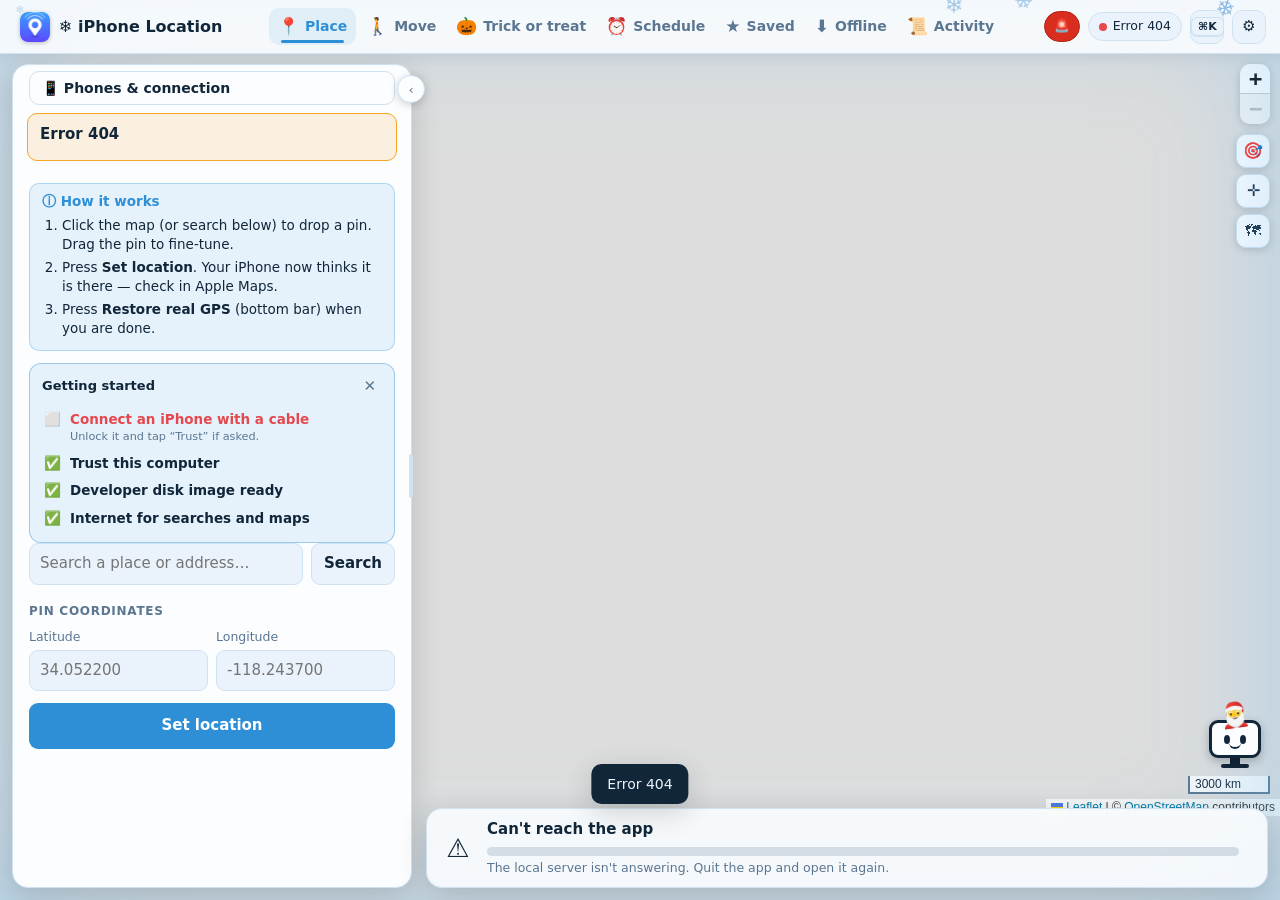
==== static/index.html @ c13b3096 "Phone remote: remove the joystick pad Co-Authored-By: Claude Sonnet 5.5 <noreply@anthropic.com> Clau" ====
<!doctype html>
<html lang="en">
<head>
  <meta charset="utf-8">
  <meta name="viewport" content="width=device-width, initial-scale=1, viewport-fit=cover">
  <meta name="color-scheme" content="light dark">
  <title>iPhone Location Simulator</title>
  <link rel="icon" href="/static/icon.png">
  <link rel="stylesheet" href="/static/vendor/leaflet/leaflet.css">
  <link rel="stylesheet" href="/static/style.css?v=27">
  <link rel="stylesheet" href="/static/fun.css?v=27">
</head>
<body>
  <!-- ======================= top bar ======================= -->
  <header id="topbar">
    <button id="brand" title="iPhone Location"><img src="/static/icon.png" alt=""><span>iPhone Location</span></button>
    <nav id="tabs" role="tablist" aria-label="Sections">
      <button role="tab" data-tab="place" title="Place  ·  press 1"><span class="ti">📍</span><span class="tl">Place</span></button>
      <button role="tab" data-tab="move" title="Move  ·  press 2"><span class="ti">🚶</span><span class="tl">Move</span></button>
      <button role="tab" data-tab="tot" title="Trick or treat  ·  press 3"><span class="ti">🎃</span><span class="tl">Trick or treat</span></button>
      <button role="tab" data-tab="schedule" title="Schedule  ·  press 4"><span class="ti">⏰</span><span class="tl">Schedule</span></button>
      <button role="tab" data-tab="saved" title="Saved  ·  press 5"><span class="ti">★</span><span class="tl">Saved</span></button>
      <button role="tab" data-tab="offline" title="Offline  ·  press 6"><span class="ti">⬇️</span><span class="tl">Offline</span></button>
      <button role="tab" data-tab="activity" title="Activity  ·  press 7"><span class="ti">📜</span><span class="tl">Activity</span></button>
    </nav>
    <div id="topright">
      <span id="candy" class="pill" hidden title="Houses visited while trick-or-treating">🍬 <b id="candyN">0</b></span>
      <button id="nextChip" class="chip hide-md" hidden title="Next scheduled step"><span class="t"></span></button>
      <button id="panicBtn" class="chip panic" title="PANIC: stop everything and jump to your panic location (Shift+P)">🚨 <span class="hide-sm">Panic</span></button>
      <span id="awakeChip" class="pill hide-sm" hidden title="The Mac is being kept awake">☕</span>
      <button id="device" class="chip" data-state="loading" title="Phones &amp; connection"><span class="dot"></span><span id="deviceText">Checking…</span><span id="phoneCount" class="count" hidden></span></button>
      <button id="paletteBtn" class="iconbtn hide-sm" title="Command palette (Ctrl/⌘ K)"><kbd>⌘K</kbd></button>
      <button id="settingsBtn" class="iconbtn" title="Settings &amp; appearance">⚙</button>
    </div>
  </header>

  <!-- ======================= map ======================= -->
  <div id="map" aria-label="Map"></div>
  <div id="vignette"></div>
  <div id="crosshair" hidden><i></i></div>
  <div id="captureBox" hidden aria-hidden="true"><span id="captureLabel">Will be saved</span></div>
  <div id="totBanner" hidden>🎃 Trick-or-treat mode</div>

  <!-- ======================= side card ======================= -->
  <aside id="panel">
    <button id="collapseBtn" title="Hide the side card (\)" aria-label="Hide the side card">‹</button>
    <div id="resizer" title="Drag to resize"></div>
    <div id="panelTop">
    <details id="phonesBox" class="phones">
      <summary>📱 Phones &amp; connection</summary>
      <ul id="phoneList" class="list"></ul>
      <div class="row">
        <button id="scanBtn" class="secondary">🔍 Find Wi-Fi phones</button>
      </div>
      <label class="sw"><input type="checkbox" id="wifiSwitch"><span class="track"></span>
        <span><b>Allow connecting over Wi-Fi</b><small id="wifiSmall">Turn this on while the phone is plugged in, then you can unplug it.</small></span></label>
      <label class="sw"><input type="checkbox" data-setting="auto_reconnect"><span class="track"></span>
        <span><b>Auto-reconnect</b><small>If the cable or Wi-Fi drops, wait for the phone, restore the fake location and carry on with the route.</small></span></label>
      <label class="sw"><input type="checkbox" data-setting="keep_awake"><span class="track"></span>
        <span><b>☕ Keep this Mac awake when needed</b><small>While a trip, a live iOS 17+ fake location or an activated schedule needs it. The screen may still turn off.</small></span></label>
      <label class="sw"><input type="checkbox" data-setting="keep_screen_on"><span class="track"></span>
        <span><b>Keep the screen on too</b><small>Off by default, so the display can go dark and save power.</small></span></label>
      <p id="awakeState" class="muted"></p>
      <details class="howto" id="how-awake">
        <summary>Will it keep working with the Mac asleep or the lid closed?</summary>
        <p><b>Not while the Mac is truly asleep</b> — and no app can change that. On iOS 17 and later the fake location only exists while this Mac holds the connection to the phone open; a sleeping Mac holds nothing, so the phone goes back to its real GPS until the Mac wakes (then the app restores it).</p>
        <p>What the app <b>does</b>: stops the Mac from falling asleep by itself whenever it is needed (the screen can still go dark).</p>
        <p>What it <b>cannot</b> do: closing the lid of a MacBook <b>on battery</b> puts it to sleep no matter what. To run with the lid shut, <b>plug in power and use an external display with a keyboard or mouse</b> (“clamshell mode”) — or simply leave the lid open and turn the brightness down. It also cannot wake a sleeping Mac for a scheduled step, so leave the Mac awake before the plan's first step.</p>
        <p class="muted">iPhones on iOS 16 and earlier keep their fake location by themselves, so only a running trip needs the Mac awake.</p>
      </details>
      <details class="howto" id="how-wifi">
        <summary>Wi-Fi setup (no cable)</summary>
        <ol>
          <li>Plug the iPhone in <b>once</b>, tap <b>Trust</b>, and turn on Developer Mode.</li>
          <li>Switch on <b>Allow connecting over Wi-Fi</b> above (needs the cable).</li>
          <li>Put the Mac and iPhone on the <b>same Wi-Fi network</b> and keep the iPhone awake and unlocked.</li>
          <li>Unplug. Within a few seconds the phone shows a <b>Wi-Fi</b> badge. If not, press <b>Find Wi-Fi phones</b>. On a Mac you may also need Finder → your iPhone → <i>Show this iPhone when on Wi-Fi</i>.</li>
        </ol>
        <p class="muted">Wi-Fi is newer than the cable and can be less reliable; iOS 17.0–17.3 over Wi-Fi may need the <code>tunneld</code> command from the README. Controlling <b>two iOS 17+ phones</b> at once also needs <code>tunneld</code>.</p>
      </details>
    </details>

    <div id="banner" class="banner" hidden>
      <strong id="bannerMsg"></strong>
      <p id="bannerHint"></p>
      <button id="trustBtn" class="secondary" hidden>Trust this computer</button>
    </div>

    <p id="sleepNote" class="notice" hidden></p>
    <div id="notice" class="notice" hidden>
      <strong id="noticeMsg"></strong>
      <p id="noticeHint"></p>
    </div>

    </div>
    <div class="body">
      <!-- ============ PLACE ============ -->
      <section id="tab-place" class="tabpanel">
        <details class="howto" id="how-place" open>
          <summary>How it works</summary>
          <ol>
            <li>Click the map (or search below) to drop a pin. Drag the pin to fine-tune.</li>
            <li>Press <b>Set location</b>. Your iPhone now thinks it is there — check in Apple Maps.</li>
            <li>Press <b>Restore real GPS</b> (bottom bar) when you are done.</li>
          </ol>
        </details>
        <div id="setupCard" hidden></div>
        <form id="searchForm" role="search" class="inline">
          <input id="searchInput" type="search" placeholder="Search a place or address…" autocomplete="off" aria-label="Search places">
          <button type="submit" class="secondary">Search</button>
        </form>
        <ul id="results" class="list" hidden></ul>
        <h2>Pin coordinates</h2>
        <div class="row">
          <label>Latitude <input id="lat" inputmode="decimal" placeholder="34.052200"></label>
          <label>Longitude <input id="lon" inputmode="decimal" placeholder="-118.243700"></label>
        </div>
        <button id="setBtn" class="primary full">Set location</button>
      </section>

      <!-- ============ MOVE ============ -->
      <section id="tab-move" class="tabpanel" hidden>
        <details class="howto" id="how-move" open>
          <summary>How it works</summary>
          <ol>
            <li>First <b>set a starting location</b> in the Place tab.</li>
            <li>Choose a <b>path type</b>: <i>Straight line</i> goes directly; <i>Walking</i> / <i>Driving</i> follow real roads.</li>
            <li>Choose a <b>speed</b>, then go to <b>one destination</b> (the pin), build a <b>multi-stop route</b>, or play a <b>GPX file</b>.</li>
            <li>In a multi-stop route each stop can have its own <b>path type and speed</b> (walk to the car, then drive).</li>
            <li><b>Return to start</b> sends you back where the trip began. <b>Save route</b> keeps it in the Saved tab.</li>
            <li>The <b>Realism</b> switches below make the movement less robotic.</li>
          </ol>
        </details>
        <h2>Path type</h2>
        <div class="seg" role="radiogroup" aria-label="Path type">
          <button class="segbtn" data-mode="straight" role="radio">Straight line</button>
          <button class="segbtn active" data-mode="walk" role="radio">Walking</button>
          <button class="segbtn" data-mode="drive" role="radio">Driving</button>
        </div>
        <label class="slider">Speed: <b><output id="speedOut">5</output> km/h</b>
          <input id="speed" type="range" min="1" max="120" step="1" value="5">
        </label>
        <div class="presets">
          <button class="chipbtn" data-speed="5">Walk 5</button>
          <button class="chipbtn" data-speed="15">Bike 15</button>
          <button class="chipbtn" data-speed="50">Drive 50</button>
          <button class="chipbtn" data-speed="90">Highway 90</button>
        </div>

        <h2>Destination</h2>
        <div class="seg" role="radiogroup" aria-label="Destination type">
          <button class="segbtn kindbtn active" data-kind="single" role="radio">One</button>
          <button class="segbtn kindbtn" data-kind="multi" role="radio">Multi-stop</button>
          <button class="segbtn kindbtn" data-kind="gpx" role="radio">GPX file</button>
        </div>
        <div id="kindSingle">
          <p class="pinline" data-pinline></p>
          <button id="walkBtn" class="primary full">Move to pin</button>
        </div>
        <div id="kindMulti" hidden>
          <p class="muted">Move the pin, press <b>Add pin as stop</b>, repeat. Stops are visited in order.</p>
          <div class="row">
            <button id="addStopBtn" class="secondary">Add pin as stop</button>
            <button id="clearStopsBtn" class="secondary">Clear stops</button>
          </div>
          <ol id="stops" class="list stops"></ol>
          <p class="muted">Tip: give a stop its own path type and speed to change pace along the route.</p>
          <div class="row opts">
            <label>Pause at each stop (seconds) <input id="dwell" type="number" min="0" max="900" value="0"></label>
            <label class="check"><input id="loop" type="checkbox"> Loop</label>
          </div>
          <div class="row opts">
            <input id="routeName" placeholder="Route name" maxlength="80" aria-label="Route name">
            <button id="saveRouteBtn" class="secondary">💾 Save route</button>
          </div>
          <button id="routeBtn" class="primary full">Start route</button>
        </div>
        <div id="kindGpx" hidden>
          <p class="muted">Play back a recorded track (a <b>.gpx</b> file from a running, hiking or maps app).</p>
          <input id="gpxFile" type="file" accept=".gpx,application/gpx+xml,text/xml,application/xml" aria-label="GPX file">
          <div id="gpxInfo" class="infocard" hidden></div>
          <div id="gpxOpts" hidden>
            <label class="check"><input id="gpxJump" type="checkbox" checked> Jump to the track's start</label>
            <div class="row opts">
              <button id="gpxPaceBtn" class="secondary" hidden>Use recorded pace</button>
            </div>
            <div class="row opts">
              <input id="gpxName" placeholder="Name to save as" maxlength="80" aria-label="Saved track name">
              <button id="saveTrackBtn" class="secondary">💾 Save</button>
            </div>
            <button id="gpxStartBtn" class="primary full">▶ Start track</button>
          </div>
        </div>

        <div class="row opts retrow">
          <label class="check"><input id="returnTrip" type="checkbox"> Return to start when finished</label>
          <button id="returnBtn" class="secondary" hidden title="Go back to where the last trip started">↩ Return now</button>
        </div>

        <h2>Realism</h2>
        <label class="sw"><input type="checkbox" data-setting="noise"><span class="track"></span>
          <span><b>GPS noise</b><small>A few metres of natural drift, even while standing still.</small></span></label>
        <label class="sw"><input type="checkbox" data-setting="natural_walk"><span class="track"></span>
          <span><b>Natural walking</b><small>Pace varies a little and eases off before sharp corners.</small></span></label>
        <label class="sw"><input type="checkbox" data-setting="traffic_stops"><span class="track"></span>
          <span><b>Traffic stops</b><small>Driving routes pause now and then: a short wait at stop signs, a longer one at junctions (lights).</small></span></label>
        <div class="numrow" id="trafficTimes">
          <label>🛑 Stop sign wait <span class="num"><input type="number" data-num="stop_sign_s" min="1" max="30" step="1" aria-label="Stop sign wait in seconds"> s</span></label>
          <label>🚦 Junction wait <span class="num"><input type="number" data-num="junction_min_s" min="1" max="300" step="1" aria-label="Shortest junction wait in seconds"> to <input type="number" data-num="junction_max_s" min="1" max="300" step="1" aria-label="Longest junction wait in seconds"> s</span></label>
          <small class="muted">Each junction wait is a random time between the two numbers.</small>
        </div>
        <label class="sw"><input type="checkbox" data-setting="cooldown_hint"><span class="track"></span>
          <span><b>Jump cooldown timer</b><small>After a big jump, shows how long a real trip would take.</small></span></label>
        <p class="muted">Not possible with this method: compass heading and altitude.</p>
      </section>

      <!-- ============ TRICK OR TREAT ============ -->
      <section id="tab-tot" class="tabpanel" hidden>
        <details class="howto" id="how-tot" open>
          <summary>How it works</summary>
          <ol>
            <li><b>Draw your area:</b> press <b>Draw area</b>, then click points on the map around the neighborhood you want. Click the <b>first point</b> again (or press <b>Finish</b>) to close the shape. Skip this to use 350 m around the pin instead.</li>
            <li>Press <b>Find houses</b>. Numbered 🎃 pumpkins appear — real houses from OpenStreetMap — and <b>arrows show the path</b> the tour will take. <b>Click a pumpkin → “Start here”</b> to begin the tour at a different house.</li>
            <li>Press <b>Start</b>. The phone jumps to the first house, then walks street to street at a natural pace and <b>pauses at every door</b> for a random time you choose (below), like a real trick-or-treater.</li>
            <li>Watch progress in the bottom bar. <b>Stop moving</b> ends it early — the phone stays where it is.</li>
          </ol>
          <p class="muted">While this tab is open the app turns orange so you know trick-or-treat mode is active.</p>
        </details>

        <h2>Area</h2>
        <p id="areaInfo" class="infocard"></p>
        <div id="drawIdle" class="row">
          <button id="drawBtn" class="secondary"><span class="step">1</span> Draw area</button>
          <button id="clearAreaBtn" class="secondary" hidden>Clear area</button>
        </div>
        <div id="drawControls" class="row" hidden>
          <button id="finishBtn" class="primary" disabled>Finish</button>
          <button id="undoBtn" class="secondary">Undo point</button>
          <button id="cancelDrawBtn" class="secondary">Cancel</button>
        </div>

        <h2>Options</h2>
        <label class="sw"><input type="checkbox" data-setting="tot_kids"><span class="track"></span>
          <span><b>👨‍👩‍👧 Group of kids</b><small>Slower walking pace and longer pauses at every door.</small></span></label>
        <label class="sw"><input type="checkbox" data-setting="tot_avoid_busy"><span class="track"></span>
          <span><b>🛣️ Avoid busy roads</b><small>Skips houses on big roads and never crosses one (the tour stays on one side).</small></span></label>
        <label class="sw"><input type="checkbox" data-setting="tot_realistic"><span class="track"></span>
          <span><b>🌙 Realistic houses</b><small>Some houses have their lights off (skipped); some turn into a long chat.</small></span></label>

        <h2>Time at each house</h2>
        <div class="numrow">
          <label>Random pause at every door <span class="num"><input type="number" data-num="tot_dwell_min_s" min="0" max="600" step="5" aria-label="Shortest time at a house in seconds"> to <input type="number" data-num="tot_dwell_max_s" min="0" max="600" step="5" aria-label="Longest time at a house in seconds"> s</span></label>
          <small class="muted">Some houses get a longer chat on top. A group of kids stays 1.6× longer.</small>
        </div>

        <h2>Houses</h2>
        <label class="slider">Number of houses: <b><output id="housesOut">20</output></b>
          <input id="houses" type="range" min="5" max="40" step="1" value="20">
        </label>
        <button id="findBtn" class="secondary full"><span class="step">2</span> Find houses</button>
        <p id="totInfo" class="infocard" hidden></p>
        <ul id="totNotes" class="notes" hidden></ul>
        <button id="totStartBtn" class="primary full" disabled><span class="step">3</span> Start trick-or-treating</button>
      </section>

      <!-- ============ SCHEDULE ============ -->
      <section id="tab-schedule" class="tabpanel" hidden>
        <details class="howto" id="how-schedule" open>
          <summary>How it works</summary>
          <ol>
            <li>Press <b>New plan</b>, give it a name and a date, then add <b>steps</b>: each has a <b>clock time</b> and an <b>action</b> (start trick-or-treat, walk somewhere, run a saved route, set a location, stop, or restore real GPS).</li>
            <li>Press <b>Save plan</b>, then switch <b>Activate</b> on. A plan never runs unless it is activated.</li>
            <li>When the <b>real clock</b> reaches a step's time, the app does it by itself, one step after another.</li>
            <li>The app must be <b>open</b>, the Mac <b>awake</b> and the phone <b>connected</b> at that time. The app keeps the Mac awake for you (see Phones &amp; connection → Keep Mac awake).</li>
            <li>Instead of a clock time, a step can say <b>After the last move</b>: it waits until the previous step is finished and the phone has stopped moving, then runs after the number of seconds or minutes you type (the countdown starts over if the phone moves again).</li>
            <li>If it was late (the Mac slept), a step still runs up to the plan's <b>late limit</b> (default 10 min); after that it is marked <b>missed</b> instead of surprising you later.</li>
          </ol>
          <p class="muted"><b>Shaky</b> = GPS noise plus a natural, uneven pace for that walk only. <b>⏵ Test</b> runs a single step right now, to check it works.</p>
        </details>
        <p id="schedNext" class="infocard">No activated plans.</p>
        <div class="row"><button id="newPlanBtn" class="secondary">＋ New plan</button></div>
        <div id="planEditor" class="editor" hidden>
          <h2 id="editorTitle">New plan</h2>
          <input id="planName" placeholder="Plan name (e.g. Halloween night)" maxlength="80" aria-label="Plan name">
          <div class="row opts">
            <label>Date <input id="planDate" type="date"></label>
            <label>Phone <select id="planDevice"></select></label>
          </div>
          <label>Run late steps up to (minutes) <input id="planGrace" type="number" min="0" max="720" value="10"></label>
          <h2>Steps</h2>
          <div id="planSteps"></div>
          <div class="row opts">
            <button id="addPlanStepBtn" class="secondary">＋ Add step</button>
          </div>
          <div class="row opts">
            <button id="savePlanBtn" class="primary">Save plan</button>
            <button id="cancelPlanBtn" class="secondary">Cancel</button>
          </div>
        </div>
        <div id="plans"></div>
      </section>

      <!-- ============ SAVED ============ -->
      <section id="tab-saved" class="tabpanel" hidden>
        <details class="howto" id="how-saved" open>
          <summary>How it works</summary>
          <ol>
            <li><b>Panic location:</b> choose a safe spot; the 🚨 button then jumps there instantly.</li>
            <li><b>Favorites:</b> type a name, then a place name, coordinates like <code>48.8584, 2.2945</code>, or leave blank to save the current pin.</li>
            <li>Click any saved place to put the pin there. <b>＋</b> adds it as a stop in the Move tab.</li>
            <li><b>Saved routes</b> are multi-stop routes and GPX tracks you saved in the Move tab. <b>▶</b> runs one, <b>✎</b> loads it into the editor.</li>
            <li><b>Recent</b> remembers your last 15 locations automatically. Press <b>★</b> to promote one to a favorite.</li>
          </ol>
        </details>
        <h2>🚨 Panic location</h2>
        <p id="panicInfo" class="infocard"></p>
        <div class="row">
          <button id="panicPinBtn" class="secondary">Use the current pin</button>
          <button id="panicClearBtn" class="secondary" hidden>Remove</button>
        </div>
        <p class="muted">The 🚨 button in the top bar (or Shift+P) stops any trip and puts the phone here at once. You can also press 🚨 next to a favorite below.</p>
        <h2>Saved routes</h2>
        <ul id="routes" class="list"></ul>
        <h2>Favorites</h2>
        <form id="favForm">
          <div class="row">
            <input id="favName" placeholder="Name" maxlength="80" aria-label="Favorite name">
            <button type="submit" class="secondary">Save</button>
          </div>
          <input id="favWhere" placeholder="Place or lat, lon (blank = current pin)" aria-label="Favorite location" class="gap">
        </form>
        <ul id="favs" class="list"></ul>
        <h2>Recent <button id="clearRecent" class="linkbtn">clear</button></h2>
        <ul id="recent" class="list"></ul>
      </section>

      <!-- ============ OFFLINE ============ -->
      <section id="tab-offline" class="tabpanel" hidden>
        <details class="howto" id="how-offline" open>
          <summary>How it works</summary>
          <ol>
            <li>While you have internet, <b>zoom the map</b> so the neighborhood you'll use fills the screen.</li>
            <li>Give it a name and press <b>Download what I see</b>. The app saves the <b>map</b>, the <b>houses</b> and the <b>streets</b> for that area on your Mac (a few MB).</li>
            <li>Later with no data, everything works inside that area: the map still shows, <b>Find houses</b> uses the saved houses, and walking/driving paths follow the saved streets.</li>
            <li>The <b>green box</b> on the map shows exactly what will be saved (the part of the map not hidden behind the side card). Dashed boxes show areas already saved.</li>
          </ol>
          <p class="muted">For trick-or-treat, make sure your whole neighborhood fits on screen (up to about 2.4 × 2.4 km). Map zoom levels 12–17 are saved; zooming in further offline shows blank tiles.</p>
        </details>
        <h2>Save this area</h2>
        <input id="offName" placeholder="Name (e.g. Maple Street)" maxlength="60" aria-label="Offline area name">
        <p id="offEstimate" class="pinline">Zoom the map onto your neighborhood…</p>
        <button id="offBtn" class="primary full">⬇ Download what I see</button>
        <div id="offProgress" class="infocard" hidden>
          <div class="bar"><div id="offBar"></div></div>
          <span id="offStage"></span>
        </div>
        <h2>Saved areas</h2>
        <ul id="offList" class="list"></ul>
      </section>
    
      <!-- ============ ACTIVITY ============ -->
      <section id="tab-activity" class="tabpanel" hidden>
        <details class="howto" id="how-activity" open>
          <summary>How it works</summary>
          <p>A timeline of what the app did and when: locations set, trips started and finished, the phone connecting or dropping, scheduled steps running, the Mac sleeping, offline downloads. Use it to see exactly what happened while you were away.</p>
        </details>
        <div class="row opts">
          <button id="activityRefresh" class="secondary">↻ Refresh</button>
          <button id="activityClear" class="secondary">🗑 Clear</button>
        </div>
        <ul id="activityList"></ul>
      </section>
    </div>
  </aside>
  <button id="expandBtn" hidden title="Show the side card (\)">☰ Panel</button>

  <!-- ======================= always-on progress dock ======================= -->
  <section id="dock" data-state="idle" aria-live="polite">
    <div class="dockmain">
      <span id="dockIcon">🛰</span>
      <div class="docktext">
        <div class="dockline"><strong id="nowTitle">Using your real location</strong><span id="dockStep" class="dockstep"></span></div>
        <div id="dockbar" class="progress" role="progressbar" aria-valuemin="0" aria-valuemax="100"><i id="dockfill"></i></div>
        <div id="nowDetail" class="dockdetail">Your phone is using its real GPS.</div>
      </div>
    </div>
    <div class="dockright">
      <div id="dockEta" hidden></div>
      <div class="dockbtns">
        <button id="stopBtn" class="secondary" hidden title="Stop moving (Space)">⏹ Stop</button>
        <button id="returnBtn" class="secondary" hidden title="Go back to where the trip started">↩ Return</button>
        <button id="clearBtn" class="danger" hidden title="Restore real GPS (R)">Restore real GPS</button>
      </div>
    </div>
    <div class="dockchips">
<p id="netNote" class="netnote" hidden>📡 No internet connection — saved offline areas still work.</p>
<p id="schedNote" class="netnote" hidden></p>
<p id="cooldownNote" class="netnote" hidden></p>
    </div>
  </section>

  <!-- ======================= settings popover ======================= -->
  <div id="settingsPop" class="pop" hidden role="dialog" aria-label="Settings">
    <h3>Appearance</h3>
    <div class="seg" id="modeSeg" role="radiogroup" aria-label="Colour mode">
      <button class="segbtn" data-colour="auto">Auto</button><button class="segbtn" data-colour="light">☀ Light</button><button class="segbtn" data-colour="dark">🌙 Dark</button>
    </div>
    <h3>Accent colour</h3>
    <div class="swatches" id="accentSwatches">
      <button data-accent="blue" style="background:#0a84ff" title="Blue"></button><button data-accent="purple" style="background:#8b5cf6" title="Purple"></button>
      <button data-accent="green" style="background:#16a34a" title="Green"></button><button data-accent="teal" style="background:#0d9488" title="Teal"></button>
      <button data-accent="pink" style="background:#ec4899" title="Pink"></button><button data-accent="orange" style="background:#f97316" title="Orange"></button>
    </div>
    <label class="sw"><input type="checkbox" id="seasonalSwitch"><span class="track"></span>
      <span><b>Seasonal themes</b><small>Orange for Halloween in October, snowy in December, hearts in February. Off = always your own colours.</small></span></label>
    <h3>Map style</h3>
    <div class="seg" id="layerSeg" role="radiogroup" aria-label="Map style">
      <button class="segbtn" data-layer="street">🗺 Street</button><button class="segbtn" data-layer="satellite">🛰 Satellite</button><button class="segbtn" data-layer="topo">⛰ Topo</button>
    </div>
    <p class="muted">Street maps can be saved for offline use; satellite and topo need the internet.</p>
    <label class="sw"><input type="checkbox" data-setting="snap_pin"><span class="track"></span>
      <span><b>🧲 Snap pins to roads</b><small>A pin you drop or drag moves to the nearest road or path that makes sense (within 150 m).</small></span></label>
    <label class="sw"><input type="checkbox" data-setting="california_only"><span class="track"></span>
      <span><b>🌴 Limit the map to California</b><small>The map and place search stay inside the state, and driving uses real stop signs and traffic lights there. Off = the whole world.</small></span></label>
    <h3>Fun</h3>
    <label class="sw"><input type="checkbox" id="funSwitch"><span class="track"></span>
      <span><b>🎉 Fun mode</b><small>The little Mac, confetti, candy counter, falling snow or hearts… and a few secret surprises. Off = a plain, serious app.</small></span></label>
    <h3>📱 Phone remote</h3>
    <label class="sw"><input type="checkbox" data-setting="remote_enabled"><span class="track"></span>
      <span><b>Control this app from my iPhone</b><small>Lets a phone on the same Wi-Fi that you pair with a code open a remote control: map, search, trips, panic. Off = only this Mac can use the app.</small></span></label>
    <div id="remoteBox" hidden>
      <p id="remoteErr" class="muted" hidden></p>
      <p class="muted">1. On the iPhone, open Safari and type one of these (same Wi-Fi as this Mac):</p>
      <ul id="remoteUrls" class="list"></ul>
      <p class="muted">2. Press the button, then type the 6 digits on the iPhone:</p>
      <div class="row"><button id="remoteCodeBtn" class="secondary">New pairing code</button><b id="remoteCode" class="bigcode"></b></div>
      <p class="muted">3. In Safari press Share → <b>Add to Home Screen</b> to get an app icon. Paired phones:</p>
      <ul id="remoteDevices" class="list"></ul>
    </div>
    <h3>Help</h3>
    <div class="row"><button id="openShortcuts" class="secondary">⌨ Shortcuts</button><button id="openPalette" class="secondary">⌘K Palette</button></div>
    <div class="row opts"><button id="openSetup" class="secondary">✅ Setup checklist</button><button id="resetUi" class="secondary">↺ Reset look</button></div>
  </div>

  <!-- ======================= command palette ======================= -->
  <div id="paletteScrim" class="scrim" hidden></div>
  <div id="palette" class="modal" hidden role="dialog" aria-label="Command palette">
    <input id="paletteInput" placeholder="Type a command, a saved place, or an address…" autocomplete="off" spellcheck="false" aria-label="Command palette">
    <ul id="paletteList" role="listbox"></ul>
    <div class="foot"><span><kbd>↑</kbd> <kbd>↓</kbd> choose</span><span><kbd>Enter</kbd> run</span><span><kbd>Esc</kbd> close</span></div>
  </div>

  <!-- ======================= keyboard shortcuts ======================= -->
  <div id="shortcutsScrim" class="scrim" hidden></div>
  <div id="shortcuts" class="modal" hidden role="dialog" aria-label="Keyboard shortcuts">
    <h3>Keyboard shortcuts</h3>
    <div class="keys">
      <div><span>Command palette</span><span><kbd>Ctrl/⌘</kbd> <kbd>K</kbd></span></div>
      <div><span>Go to a tab</span><span><kbd>1</kbd>–<kbd>7</kbd></span></div>
      <div><span>Stop moving</span><span><kbd>Space</kbd></span></div>
      <div><span>Restore real GPS</span><span><kbd>R</kbd></span></div>
      <div><span>Return to start</span><span><kbd>B</kbd></span></div>
      <div><span>Hide / show the side card</span><span><kbd>\</kbd></span></div>
      <div><span>Search for a place</span><span><kbd>/</kbd></span></div>
      <div><span>Crosshair (precise pin)</span><span><kbd>C</kbd></span></div>
      <div><span>Centre on the phone</span><span><kbd>L</kbd></span></div>
      <div><span>Next map style</span><span><kbd>M</kbd></span></div>
      <div><span>Settings</span><span><kbd>,</kbd></span></div>
      <div><span>This cheat sheet</span><span><kbd>?</kbd></span></div>
      <div><span>Close / cancel drawing</span><span><kbd>Esc</kbd></span></div>
      <div><span>Finish drawing an area</span><span><kbd>Enter</kbd></span></div>
    </div>
  </div>

  <div id="toast" role="status" aria-live="polite" hidden></div>

  <script src="/static/vendor/leaflet/leaflet.js"></script>
  <script src="/static/fun.js?v=27"></script>
  <script src="/static/app.js?v=27"></script>
</body>
</html>
---- static/vendor/leaflet/leaflet.css ----
/* required styles */

.leaflet-pane,
.leaflet-tile,
.leaflet-marker-icon,
.leaflet-marker-shadow,
.leaflet-tile-container,
.leaflet-pane > svg,
.leaflet-pane > canvas,
.leaflet-zoom-box,
.leaflet-image-layer,
.leaflet-layer {
	position: absolute;
	left: 0;
	top: 0;
	}
.leaflet-container {
	overflow: hidden;
	}
.leaflet-tile,
.leaflet-marker-icon,
.leaflet-marker-shadow {
	-webkit-user-select: none;
	   -moz-user-select: none;
	        user-select: none;
	  -webkit-user-drag: none;
	}
/* Prevents IE11 from highlighting tiles in blue */
.leaflet-tile::selection {
	background: transparent;
}
/* Safari renders non-retina tile on retina better with this, but Chrome is worse */
.leaflet-safari .leaflet-tile {
	image-rendering: -webkit-optimize-contrast;
	}
/* hack that prevents hw layers "stretching" when loading new tiles */
.leaflet-safari .leaflet-tile-container {
	width: 1600px;
	height: 1600px;
	-webkit-transform-origin: 0 0;
	}
.leaflet-marker-icon,
.leaflet-marker-shadow {
	display: block;
	}
/* .leaflet-container svg: reset svg max-width decleration shipped in Joomla! (joomla.org) 3.x */
/* .leaflet-container img: map is broken in FF if you have max-width: 100% on tiles */
.leaflet-container .leaflet-overlay-pane svg {
	max-width: none !important;
	max-height: none !important;
	}
.leaflet-container .leaflet-marker-pane img,
.leaflet-container .leaflet-shadow-pane img,
.leaflet-container .leaflet-tile-pane img,
.leaflet-container img.leaflet-image-layer,
.leaflet-container .leaflet-tile {
	max-width: none !important;
	max-height: none !important;
	width: auto;
	padding: 0;
	}

.leaflet-container img.leaflet-tile {
	/* See: https://bugs.chromium.org/p/chromium/issues/detail?id=600120 */
	mix-blend-mode: plus-lighter;
}

.leaflet-container.leaflet-touch-zoom {
	-ms-touch-action: pan-x pan-y;
	touch-action: pan-x pan-y;
	}
.leaflet-container.leaflet-touch-drag {
	-ms-touch-action: pinch-zoom;
	/* Fallback for FF which doesn't support pinch-zoom */
	touch-action: none;
	touch-action: pinch-zoom;
}
.leaflet-container.leaflet-touch-drag.leaflet-touch-zoom {
	-ms-touch-action: none;
	touch-action: none;
}
.leaflet-container {
	-webkit-tap-highlight-color: transparent;
}
.leaflet-container a {
	-webkit-tap-highlight-color: rgba(51, 181, 229, 0.4);
}
.leaflet-tile {
	filter: inherit;
	visibility: hidden;
	}
.leaflet-tile-loaded {
	visibility: inherit;
	}
.leaflet-zoom-box {
	width: 0;
	height: 0;
	-moz-box-sizing: border-box;
	     box-sizing: border-box;
	z-index: 800;
	}
/* workaround for https://bugzilla.mozilla.org/show_bug.cgi?id=888319 */
.leaflet-overlay-pane svg {
	-moz-user-select: none;
	}

.leaflet-pane         { z-index: 400; }

.leaflet-tile-pane    { z-index: 200; }
.leaflet-overlay-pane { z-index: 400; }
.leaflet-shadow-pane  { z-index: 500; }
.leaflet-marker-pane  { z-index: 600; }
.leaflet-tooltip-pane   { z-index: 650; }
.leaflet-popup-pane   { z-index: 700; }

.leaflet-map-pane canvas { z-index: 100; }
.leaflet-map-pane svg    { z-index: 200; }

.leaflet-vml-shape {
	width: 1px;
	height: 1px;
	}
.lvml {
	behavior: url(#default#VML);
	display: inline-block;
	position: absolute;
	}


/* control positioning */

.leaflet-control {
	position: relative;
	z-index: 800;
	pointer-events: visiblePainted; /* IE 9-10 doesn't have auto */
	pointer-events: auto;
	}
.leaflet-top,
.leaflet-bottom {
	position: absolute;
	z-index: 1000;
	pointer-events: none;
	}
.leaflet-top {
	top: 0;
	}
.leaflet-right {
	right: 0;
	}
.leaflet-bottom {
	bottom: 0;
	}
.leaflet-left {
	left: 0;
	}
.leaflet-control {
	float: left;
	clear: both;
	}
.leaflet-right .leaflet-control {
	float: right;
	}
.leaflet-top .leaflet-control {
	margin-top: 10px;
	}
.leaflet-bottom .leaflet-control {
	margin-bottom: 10px;
	}
.leaflet-left .leaflet-control {
	margin-left: 10px;
	}
.leaflet-right .leaflet-control {
	margin-right: 10px;
	}


/* zoom and fade animations */

.leaflet-fade-anim .leaflet-popup {
	opacity: 0;
	-webkit-transition: opacity 0.2s linear;
	   -moz-transition: opacity 0.2s linear;
	        transition: opacity 0.2s linear;
	}
.leaflet-fade-anim .leaflet-map-pane .leaflet-popup {
	opacity: 1;
	}
.leaflet-zoom-animated {
	-webkit-transform-origin: 0 0;
	    -ms-transform-origin: 0 0;
	        transform-origin: 0 0;
	}
svg.leaflet-zoom-animated {
	will-change: transform;
}

.leaflet-zoom-anim .leaflet-zoom-animated {
	-webkit-transition: -webkit-transform 0.25s cubic-bezier(0,0,0.25,1);
	   -moz-transition:    -moz-transform 0.25s cubic-bezier(0,0,0.25,1);
	        transition:         transform 0.25s cubic-bezier(0,0,0.25,1);
	}
.leaflet-zoom-anim .leaflet-tile,
.leaflet-pan-anim .leaflet-tile {
	-webkit-transition: none;
	   -moz-transition: none;
	        transition: none;
	}

.leaflet-zoom-anim .leaflet-zoom-hide {
	visibility: hidden;
	}


/* cursors */

.leaflet-interactive {
	cursor: pointer;
	}
.leaflet-grab {
	cursor: -webkit-grab;
	cursor:    -moz-grab;
	cursor:         grab;
	}
.leaflet-crosshair,
.leaflet-crosshair .leaflet-interactive {
	cursor: crosshair;
	}
.leaflet-popup-pane,
.leaflet-control {
	cursor: auto;
	}
.leaflet-dragging .leaflet-grab,
.leaflet-dragging .leaflet-grab .leaflet-interactive,
.leaflet-dragging .leaflet-marker-draggable {
	cursor: move;
	cursor: -webkit-grabbing;
	cursor:    -moz-grabbing;
	cursor:         grabbing;
	}

/* marker & overlays interactivity */
.leaflet-marker-icon,
.leaflet-marker-shadow,
.leaflet-image-layer,
.leaflet-pane > svg path,
.leaflet-tile-container {
	pointer-events: none;
	}

.leaflet-marker-icon.leaflet-interactive,
.leaflet-image-layer.leaflet-interactive,
.leaflet-pane > svg path.leaflet-interactive,
svg.leaflet-image-layer.leaflet-interactive path {
	pointer-events: visiblePainted; /* IE 9-10 doesn't have auto */
	pointer-events: auto;
	}

/* visual tweaks */

.leaflet-container {
	background: #ddd;
	outline-offset: 1px;
	}
.leaflet-container a {
	color: #0078A8;
	}
.leaflet-zoom-box {
	border: 2px dotted #38f;
	background: rgba(255,255,255,0.5);
	}


/* general typography */
.leaflet-container {
	font-family: "Helvetica Neue", Arial, Helvetica, sans-serif;
	font-size: 12px;
	font-size: 0.75rem;
	line-height: 1.5;
	}


/* general toolbar styles */

.leaflet-bar {
	box-shadow: 0 1px 5px rgba(0,0,0,0.65);
	border-radius: 4px;
	}
.leaflet-bar a {
	background-color: #fff;
	border-bottom: 1px solid #ccc;
	width: 26px;
	height: 26px;
	line-height: 26px;
	display: block;
	text-align: center;
	text-decoration: none;
	color: black;
	}
.leaflet-bar a,
.leaflet-control-layers-toggle {
	background-position: 50% 50%;
	background-repeat: no-repeat;
	display: block;
	}
.leaflet-bar a:hover,
.leaflet-bar a:focus {
	background-color: #f4f4f4;
	}
.leaflet-bar a:first-child {
	border-top-left-radius: 4px;
	border-top-right-radius: 4px;
	}
.leaflet-bar a:last-child {
	border-bottom-left-radius: 4px;
	border-bottom-right-radius: 4px;
	border-bottom: none;
	}
.leaflet-bar a.leaflet-disabled {
	cursor: default;
	background-color: #f4f4f4;
	color: #bbb;
	}

.leaflet-touch .leaflet-bar a {
	width: 30px;
	height: 30px;
	line-height: 30px;
	}
.leaflet-touch .leaflet-bar a:first-child {
	border-top-left-radius: 2px;
	border-top-right-radius: 2px;
	}
.leaflet-touch .leaflet-bar a:last-child {
	border-bottom-left-radius: 2px;
	border-bottom-right-radius: 2px;
	}

/* zoom control */

.leaflet-control-zoom-in,
.leaflet-control-zoom-out {
	font: bold 18px 'Lucida Console', Monaco, monospace;
	text-indent: 1px;
	}

.leaflet-touch .leaflet-control-zoom-in, .leaflet-touch .leaflet-control-zoom-out  {
	font-size: 22px;
	}


/* layers control */

.leaflet-control-layers {
	box-shadow: 0 1px 5px rgba(0,0,0,0.4);
	background: #fff;
	border-radius: 5px;
	}
.leaflet-control-layers-toggle {
	background-image: url(images/layers.png);
	width: 36px;
	height: 36px;
	}
.leaflet-retina .leaflet-control-layers-toggle {
	background-image: url(images/layers-2x.png);
	background-size: 26px 26px;
	}
.leaflet-touch .leaflet-control-layers-toggle {
	width: 44px;
	height: 44px;
	}
.leaflet-control-layers .leaflet-control-layers-list,
.leaflet-control-layers-expanded .leaflet-control-layers-toggle {
	display: none;
	}
.leaflet-control-layers-expanded .leaflet-control-layers-list {
	display: block;
	position: relative;
	}
.leaflet-control-layers-expanded {
	padding: 6px 10px 6px 6px;
	color: #333;
	background: #fff;
	}
.leaflet-control-layers-scrollbar {
	overflow-y: scroll;
	overflow-x: hidden;
	padding-right: 5px;
	}
.leaflet-control-layers-selector {
	margin-top: 2px;
	position: relative;
	top: 1px;
	}
.leaflet-control-layers label {
	display: block;
	font-size: 13px;
	font-size: 1.08333em;
	}
.leaflet-control-layers-separator {
	height: 0;
	border-top: 1px solid #ddd;
	margin: 5px -10px 5px -6px;
	}

/* Default icon URLs */
.leaflet-default-icon-path { /* used only in path-guessing heuristic, see L.Icon.Default */
	background-image: url(images/marker-icon.png);
	}


/* attribution and scale controls */

.leaflet-container .leaflet-control-attribution {
	background: #fff;
	background: rgba(255, 255, 255, 0.8);
	margin: 0;
	}
.leaflet-control-attribution,
.leaflet-control-scale-line {
	padding: 0 5px;
	color: #333;
	line-height: 1.4;
	}
.leaflet-control-attribution a {
	text-decoration: none;
	}
.leaflet-control-attribution a:hover,
.leaflet-control-attribution a:focus {
	text-decoration: underline;
	}
.leaflet-attribution-flag {
	display: inline !important;
	vertical-align: baseline !important;
	width: 1em;
	height: 0.6669em;
	}
.leaflet-left .leaflet-control-scale {
	margin-left: 5px;
	}
.leaflet-bottom .leaflet-control-scale {
	margin-bottom: 5px;
	}
.leaflet-control-scale-line {
	border: 2px solid #777;
	border-top: none;
	line-height: 1.1;
	padding: 2px 5px 1px;
	white-space: nowrap;
	-moz-box-sizing: border-box;
	     box-sizing: border-box;
	background: rgba(255, 255, 255, 0.8);
	text-shadow: 1px 1px #fff;
	}
.leaflet-control-scale-line:not(:first-child) {
	border-top: 2px solid #777;
	border-bottom: none;
	margin-top: -2px;
	}
.leaflet-control-scale-line:not(:first-child):not(:last-child) {
	border-bottom: 2px solid #777;
	}

.leaflet-touch .leaflet-control-attribution,
.leaflet-touch .leaflet-control-layers,
.leaflet-touch .leaflet-bar {
	box-shadow: none;
	}
.leaflet-touch .leaflet-control-layers,
.leaflet-touch .leaflet-bar {
	border: 2px solid rgba(0,0,0,0.2);
	background-clip: padding-box;
	}


/* popup */

.leaflet-popup {
	position: absolute;
	text-align: center;
	margin-bottom: 20px;
	}
.leaflet-popup-content-wrapper {
	padding: 1px;
	text-align: left;
	border-radius: 12px;
	}
.leaflet-popup-content {
	margin: 13px 24px 13px 20px;
	line-height: 1.3;
	font-size: 13px;
	font-size: 1.08333em;
	min-height: 1px;
	}
.leaflet-popup-content p {
	margin: 17px 0;
	margin: 1.3em 0;
	}
.leaflet-popup-tip-container {
	width: 40px;
	height: 20px;
	position: absolute;
	left: 50%;
	margin-top: -1px;
	margin-left: -20px;
	overflow: hidden;
	pointer-events: none;
	}
.leaflet-popup-tip {
	width: 17px;
	height: 17px;
	padding: 1px;

	margin: -10px auto 0;
	pointer-events: auto;

	-webkit-transform: rotate(45deg);
	   -moz-transform: rotate(45deg);
	    -ms-transform: rotate(45deg);
	        transform: rotate(45deg);
	}
.leaflet-popup-content-wrapper,
.leaflet-popup-tip {
	background: white;
	color: #333;
	box-shadow: 0 3px 14px rgba(0,0,0,0.4);
	}
.leaflet-container a.leaflet-popup-close-button {
	position: absolute;
	top: 0;
	right: 0;
	border: none;
	text-align: center;
	width: 24px;
	height: 24px;
	font: 16px/24px Tahoma, Verdana, sans-serif;
	color: #757575;
	text-decoration: none;
	background: transparent;
	}
.leaflet-container a.leaflet-popup-close-button:hover,
.leaflet-container a.leaflet-popup-close-button:focus {
	color: #585858;
	}
.leaflet-popup-scrolled {
	overflow: auto;
	}

.leaflet-oldie .leaflet-popup-content-wrapper {
	-ms-zoom: 1;
	}
.leaflet-oldie .leaflet-popup-tip {
	width: 24px;
	margin: 0 auto;

	-ms-filter: "progid:DXImageTransform.Microsoft.Matrix(M11=0.70710678, M12=0.70710678, M21=-0.70710678, M22=0.70710678)";
	filter: progid:DXImageTransform.Microsoft.Matrix(M11=0.70710678, M12=0.70710678, M21=-0.70710678, M22=0.70710678);
	}

.leaflet-oldie .leaflet-control-zoom,
.leaflet-oldie .leaflet-control-layers,
.leaflet-oldie .leaflet-popup-content-wrapper,
.leaflet-oldie .leaflet-popup-tip {
	border: 1px solid #999;
	}


/* div icon */

.leaflet-div-icon {
	background: #fff;
	border: 1px solid #666;
	}


/* Tooltip */
/* Base styles for the element that has a tooltip */
.leaflet-tooltip {
	position: absolute;
	padding: 6px;
	background-color: #fff;
	border: 1px solid #fff;
	border-radius: 3px;
	color: #222;
	white-space: nowrap;
	-webkit-user-select: none;
	-moz-user-select: none;
	-ms-user-select: none;
	user-select: none;
	pointer-events: none;
	box-shadow: 0 1px 3px rgba(0,0,0,0.4);
	}
.leaflet-tooltip.leaflet-interactive {
	cursor: pointer;
	pointer-events: auto;
	}
.leaflet-tooltip-top:before,
.leaflet-tooltip-bottom:before,
.leaflet-tooltip-left:before,
.leaflet-tooltip-right:before {
	position: absolute;
	pointer-events: none;
	border: 6px solid transparent;
	background: transparent;
	content: "";
	}

/* Directions */

.leaflet-tooltip-bottom {
	margin-top: 6px;
}
.leaflet-tooltip-top {
	margin-top: -6px;
}
.leaflet-tooltip-bottom:before,
.leaflet-tooltip-top:before {
	left: 50%;
	margin-left: -6px;
	}
.leaflet-tooltip-top:before {
	bottom: 0;
	margin-bottom: -12px;
	border-top-color: #fff;
	}
.leaflet-tooltip-bottom:before {
	top: 0;
	margin-top: -12px;
	margin-left: -6px;
	border-bottom-color: #fff;
	}
.leaflet-tooltip-left {
	margin-left: -6px;
}
.leaflet-tooltip-right {
	margin-left: 6px;
}
.leaflet-tooltip-left:before,
.leaflet-tooltip-right:before {
	top: 50%;
	margin-top: -6px;
	}
.leaflet-tooltip-left:before {
	right: 0;
	margin-right: -12px;
	border-left-color: #fff;
	}
.leaflet-tooltip-right:before {
	left: 0;
	margin-left: -12px;
	border-right-color: #fff;
	}

/* Printing */

@media print {
	/* Prevent printers from removing background-images of controls. */
	.leaflet-control {
		-webkit-print-color-adjust: exact;
		print-color-adjust: exact;
		}
	}
---- static/style.css ----
/* ============================================================================================================
   iPhone Location: styles.  Theme model:  data-mode (light|dark)  +  data-accent  +  data-skin (halloween|winter|hearts)
   ============================================================================================================ */
:root {
  --bg: #f1f3f7; --panel: #ffffff; --text: #16181d; --muted: #667085; --border: #e1e5ec;
  --accent: #0a84ff; --accent-text: #ffffff; --danger: #e5484d; --ok: #30a46c; --warn: #f5a524;
  --radius: 12px; --shadow: 0 8px 30px rgba(0,0,0,.16); --tint: color-mix(in srgb, var(--accent) 10%, transparent);
  --topbar-h: 54px; --panel-w: 400px; --glass: color-mix(in srgb, var(--panel) 88%, transparent);
  --skin-glow: transparent;
}
:root[data-mode="dark"] {
  --bg: #0f1115; --panel: #181b21; --text: #eceef3; --muted: #9aa1b2; --border: #2a2f39; --shadow: 0 8px 30px rgba(0,0,0,.55);
}
/* accent colours chosen in Settings (a seasonal skin overrides them while it is active) */
:root[data-accent="purple"] { --accent: #8b5cf6; }
:root[data-accent="green"]  { --accent: #16a34a; }
:root[data-accent="pink"]   { --accent: #ec4899; }
:root[data-accent="orange"] { --accent: #f97316; --accent-text: #1a0d00; }
:root[data-accent="teal"]   { --accent: #0d9488; }
/* seasonal skins */
:root[data-skin="halloween"] { --accent: #ff7a00; --accent-text: #1a0d00; --bg: #fff1df; --panel: #fffaf3; --border: #f3cfa3; --text: #2b1600; --muted: #8a5a2b; --skin-glow: rgba(255,122,0,.45); }
:root[data-skin="halloween"][data-mode="dark"] { --bg: #221408; --panel: #2c1a0a; --border: #66400f; --text: #ffe9d1; --muted: #d9a870; --accent: #ff8a1f; }
:root[data-skin="winter"] { --accent: #2f8fd6; --bg: #eaf3fb; --panel: #fbfdff; --border: #cfe2f2; --text: #12263a; --muted: #5b7690; --skin-glow: rgba(120,190,240,.45); }
:root[data-skin="winter"][data-mode="dark"] { --bg: #0d1722; --panel: #132130; --border: #24405a; --text: #e6f1fb; --muted: #8fb0cc; --accent: #5aaef0; }
:root[data-skin="hearts"] { --accent: #e0457b; --bg: #fff0f5; --panel: #fffafc; --border: #f6cadb; --text: #35121f; --muted: #96506b; --skin-glow: rgba(236,72,153,.4); }
:root[data-skin="hearts"][data-mode="dark"] { --bg: #20101a; --panel: #2b1622; --border: #5e2a43; --text: #ffe4ee; --muted: #e0a3bc; --accent: #f06292; }

* { box-sizing: border-box; }
[hidden] { display: none !important; }
html, body { height: 100%; margin: 0; overflow: hidden; }
body { font: 15px/1.45 system-ui, -apple-system, "Segoe UI", sans-serif; background: var(--bg); color: var(--text); }
button, input, select { transition: background-color .15s, border-color .15s, color .15s; }
@media (prefers-reduced-motion: reduce) { *, *::before, *::after { animation-duration: .001ms !important; animation-iteration-count: 1 !important; transition-duration: .001ms !important; } }

/* ---- the map fills the screen under the top bar ---- */
#map { position: fixed; inset: 0; z-index: 0; }
#map.street.dark-tiles .leaflet-tile-pane { filter: invert(1) hue-rotate(180deg) brightness(.95) contrast(.9); }
.leaflet-top { top: var(--topbar-h); }
.leaflet-bottom { bottom: 86px; }
#vignette { position: fixed; inset: 0; z-index: 5; pointer-events: none; box-shadow: inset 0 0 0 0 transparent; transition: box-shadow .5s; }
:root[data-skin] #vignette { box-shadow: inset 0 0 130px 8px var(--skin-glow); }
#crosshair { position: fixed; z-index: 6; left: 50%; top: 50%; width: 34px; height: 34px; margin: -17px 0 0 -17px; pointer-events: none; opacity: .9; }
#crosshair::before, #crosshair::after { content: ""; position: absolute; background: var(--accent); }
#crosshair::before { left: 16px; top: 0; width: 2px; height: 34px; }
#crosshair::after { top: 16px; left: 0; height: 2px; width: 34px; }
#crosshair i { position: absolute; inset: 10px; border: 2px solid var(--accent); border-radius: 50%; background: color-mix(in srgb, var(--accent) 20%, transparent); }

/* ---- top bar ---- */
#topbar { position: fixed; z-index: 20; top: 0; left: 0; right: 0; height: var(--topbar-h); display: flex; align-items: center; gap: 14px; padding: 0 14px;
  background: var(--glass); backdrop-filter: blur(14px) saturate(1.3); -webkit-backdrop-filter: blur(14px) saturate(1.3); border-bottom: 1px solid var(--border); box-shadow: 0 2px 14px rgba(0,0,0,.08); }
#brand { display: flex; align-items: center; gap: 9px; border: none; background: none; padding: 4px 6px; font-weight: 800; font-size: 16px; color: var(--text); white-space: nowrap; border-radius: 10px; }
#brand img { width: 30px; height: 30px; border-radius: 8px; box-shadow: 0 1px 4px rgba(0,0,0,.25); }
#tabs { display: flex; gap: 2px; flex: 1; justify-content: center; min-width: 0; }
#tabs button { position: relative; display: flex; align-items: center; gap: 6px; border: none; border-radius: 10px; background: none; padding: 8px 12px; font-size: 14px; font-weight: 600; color: var(--muted); white-space: nowrap; }
#tabs button .ti { font-size: 17px; line-height: 1; }
#tabs button:hover { background: var(--tint); color: var(--text); }
#tabs button.active { color: var(--accent); background: var(--tint); }
#tabs button.active::after { content: ""; position: absolute; left: 12px; right: 12px; bottom: 2px; height: 3px; border-radius: 3px; background: var(--accent); }
#topright { display: flex; align-items: center; gap: 8px; flex: none; }
.iconbtn { border: 1px solid var(--border); background: var(--bg); width: 34px; height: 34px; padding: 0; border-radius: 10px; display: grid; place-items: center; font-size: 15px; color: var(--text); }
.iconbtn:hover { border-color: var(--accent); color: var(--accent); }
.iconbtn kbd { font: 700 11px system-ui; }
.chip { display: inline-flex; align-items: center; gap: 6px; padding: 5px 11px; border-radius: 99px; background: var(--bg); border: 1px solid var(--border); font-size: 12.5px; max-width: 230px; cursor: pointer; font-family: inherit; color: var(--text); min-width: 0; flex-shrink: 1; }
.chip:hover { border-color: var(--accent); }
#deviceText, .chip .t { overflow: hidden; text-overflow: ellipsis; white-space: nowrap; }
.dot { width: 8px; height: 8px; border-radius: 50%; background: var(--muted); flex: none; }
.chip[data-state="ready"] .dot { background: var(--ok); }
.chip[data-state="loading"] .dot, .chip[data-state="connecting"] .dot { background: var(--muted); }
.chip:not([data-state="ready"]):not([data-state="loading"]):not([data-state="connecting"]) .dot { background: var(--danger); }
.count { flex: none; background: var(--accent); color: var(--accent-text); border-radius: 99px; font-size: 11px; font-weight: 700; padding: 0 6px; }
.pill { display: inline-flex; align-items: center; gap: 5px; padding: 4px 10px; border-radius: 99px; background: var(--tint); border: 1px solid color-mix(in srgb, var(--accent) 35%, transparent); font-size: 12.5px; font-weight: 700; white-space: nowrap; }
#candy.bump { animation: bump .5s; }
@keyframes bump { 30% { transform: scale(1.35) rotate(-6deg); } }

/* ---- side card: collapsible and resizable ---- */
#panel { position: fixed; z-index: 10; top: calc(var(--topbar-h) + 10px); left: 12px; bottom: 12px; width: var(--panel-w); display: flex; flex-direction: column;
  background: var(--panel); border: 1px solid var(--border); border-radius: 16px; box-shadow: var(--shadow); transition: transform .28s cubic-bezier(.3,.9,.3,1), opacity .2s; }
body.panel-collapsed #panel { transform: translateX(calc(-100% - 24px)); opacity: 0; pointer-events: none; }
#panelTop { flex: none; padding-top: 6px; overflow-y: auto; max-height: 46%; }
#resizer { position: absolute; top: 0; bottom: 0; right: -5px; width: 10px; cursor: col-resize; z-index: 2; }
#resizer::after { content: ""; position: absolute; top: 50%; left: 3px; width: 4px; height: 44px; margin-top: -22px; border-radius: 4px; background: var(--border); transition: background .15s; }
#resizer:hover::after, body.resizing #resizer::after { background: var(--accent); }
body.resizing { cursor: col-resize; user-select: none; }
body.resizing #panel { transition: none; }
#collapseBtn { position: absolute; top: 10px; right: -14px; z-index: 3; width: 28px; height: 28px; padding: 0; border-radius: 50%; border: 1px solid var(--border); background: var(--panel); box-shadow: 0 2px 8px rgba(0,0,0,.18); font-size: 13px; line-height: 1; color: var(--muted); }
#collapseBtn:hover { color: var(--accent); border-color: var(--accent); }
#expandBtn { position: fixed; z-index: 10; top: calc(var(--topbar-h) + 12px); left: 12px; padding: 8px 12px; border-radius: 12px; border: 1px solid var(--border); background: var(--glass); backdrop-filter: blur(10px); box-shadow: var(--shadow); font-weight: 600; }
.body { flex: 1; overflow-y: auto; padding: 4px 16px 16px; min-height: 0; }
h2 { font-size: 12px; text-transform: uppercase; letter-spacing: .06em; color: var(--muted); margin: 18px 0 8px; }
h3 { font-size: 13px; margin: 14px 0 6px; }
.tabpanel[hidden] { display: none; }

/* ---- always-on progress dock ---- */
#dock { position: fixed; z-index: 15; left: calc(var(--panel-w) + 26px); right: 12px; bottom: 12px; min-height: 62px; padding: 10px 14px 10px; display: grid; grid-template-columns: 1fr auto; gap: 4px 14px; align-items: center;
  background: var(--glass); backdrop-filter: blur(14px) saturate(1.3); -webkit-backdrop-filter: blur(14px) saturate(1.3); border: 1px solid var(--border); border-radius: 16px; box-shadow: var(--shadow); transition: left .28s; }
body.panel-collapsed #dock { left: 12px; }
#dock .dockmain { display: flex; align-items: center; gap: 12px; min-width: 0; }
#dockIcon { font-size: 26px; line-height: 1; flex: none; width: 34px; text-align: center; }
.docktext { min-width: 0; flex: 1; }
.dockline { display: flex; align-items: baseline; gap: 10px; flex-wrap: wrap; }
.dockline strong { font-size: 15px; }
.dockstep { font-size: 12.5px; color: var(--muted); font-weight: 600; }
.dockdetail { font-size: 12.5px; color: var(--muted); overflow: hidden; text-overflow: ellipsis; white-space: nowrap; margin-top: 3px; }
.progress { position: relative; height: 9px; margin-top: 6px; border-radius: 99px; background: color-mix(in srgb, var(--muted) 22%, transparent); overflow: hidden; }
.progress > i { position: absolute; inset: 0 auto 0 0; width: 0; border-radius: 99px; background: linear-gradient(90deg, var(--accent), color-mix(in srgb, var(--accent) 70%, #fff)); transition: width .5s ease; }
#dock[data-state="idle"] .progress { opacity: .45; }
#dock[data-state="static"] .progress > i { width: 100%; background: var(--ok); }
#dock[data-state="done"] .progress > i { background: var(--ok); }
#dock[data-state="error"] .progress > i { width: 100%; background: var(--danger); }
#dock[data-state="reconnecting"] .progress > i, #dock[data-state="looping"] .progress > i, #dock[data-state="connecting"] .progress > i {
  width: 100% !important; background: repeating-linear-gradient(135deg, var(--warn) 0 12px, color-mix(in srgb, var(--warn) 55%, transparent) 12px 24px); background-size: 34px 34px; animation: stripes .9s linear infinite; }
#dock[data-state="looping"] .progress > i { background: repeating-linear-gradient(135deg, var(--accent) 0 12px, color-mix(in srgb, var(--accent) 55%, transparent) 12px 24px); }
@keyframes stripes { to { background-position: 34px 0; } }
#dock[data-state="waiting"] .progress > i { animation: breathe 1.6s ease-in-out infinite; }
@keyframes breathe { 50% { opacity: .55; } }
.dockright { display: flex; align-items: center; gap: 12px; justify-self: end; }
#dockEta { text-align: right; font-size: 12.5px; color: var(--muted); line-height: 1.25; white-space: nowrap; }
#dockEta b { display: block; font-size: 15px; color: var(--text); }
.dockbtns { display: flex; gap: 6px; }
.dockbtns button { padding: 7px 12px; font-size: 13px; font-weight: 600; white-space: nowrap; }
.dockchips { grid-column: 1 / -1; display: flex; gap: 8px; flex-wrap: wrap; }
.dockchips:empty, .dockchips:not(:has(> :not([hidden]))) { display: none; }
.netnote { margin: 0; padding: 4px 10px; border-radius: 99px; font-size: 12.5px; background: color-mix(in srgb, var(--warn) 16%, transparent); border: 1px solid var(--warn); }
#schedNote { cursor: pointer; background: var(--tint); border-color: color-mix(in srgb, var(--accent) 40%, transparent); }

/* ---- notices / banners inside the card ---- */
.banner { margin: 0 14px 8px; border: 1px solid var(--warn); background: color-mix(in srgb, var(--warn) 14%, transparent); border-radius: 10px; padding: 10px 12px; }
.banner p { margin: 4px 0 0; color: var(--muted); font-size: 13.5px; }
.banner button { margin-top: 8px; }
.notice { margin: 0 14px 8px; padding: 8px 12px; border-radius: 10px; font-size: 13.5px; background: var(--tint); border: 1px solid color-mix(in srgb, var(--accent) 40%, transparent); }
.notice p { margin: 3px 0 0; color: var(--muted); }

/* how-it-works boxes */
.howto { background: var(--tint); border: 1px solid color-mix(in srgb, var(--accent) 30%, transparent); border-radius: 10px; padding: 8px 12px; margin: 10px 0 12px; font-size: 13.5px; }
.howto summary { cursor: pointer; font-weight: 700; color: var(--accent); list-style: none; }
.howto summary::before { content: "ⓘ "; }
.howto[open] summary { margin-bottom: 4px; }
.howto ol { margin: 4px 0 2px; padding-left: 20px; }
.howto li { margin: 3px 0; }
.howto p { margin: 6px 0 2px; }

/* controls */
.chip { display: inline-flex; align-items: center; gap: 6px; padding: 4px 10px; border-radius: 99px; background: var(--bg); border: 1px solid var(--border); font-size: 12.5px; max-width: 210px; }
#deviceText { overflow: hidden; text-overflow: ellipsis; white-space: nowrap; }
.dot { width: 8px; height: 8px; border-radius: 50%; background: var(--muted); flex: none; }
.chip[data-state="ready"] .dot { background: var(--ok); }
.chip[data-state="loading"] .dot { background: var(--muted); }
.chip:not([data-state="ready"]):not([data-state="loading"]) .dot { background: var(--danger); }
input { width: 100%; padding: 9px 10px; font: inherit; color: var(--text); background: var(--bg); border: 1px solid var(--border); border-radius: 9px; }
input:focus-visible, button:focus-visible, summary:focus-visible { outline: 2px solid var(--accent); outline-offset: 1px; }
label { display: block; font-size: 12.5px; color: var(--muted); flex: 1; }
label input { margin-top: 3px; font-size: 15px; }
.row { display: flex; gap: 8px; align-items: stretch; }
.inline { display: flex; gap: 8px; }
.gap { margin-top: 8px; }
.full { width: 100%; margin-top: 12px; }
button { font: inherit; border-radius: 9px; padding: 9px 12px; border: 1px solid var(--border); background: var(--bg); color: var(--text); cursor: pointer; }
button:disabled { opacity: .45; cursor: not-allowed; }
button.primary { background: var(--accent); color: var(--accent-text); border-color: transparent; font-weight: 700; padding: 11px 12px; }
button.danger { background: transparent; color: var(--danger); border-color: var(--danger); font-weight: 600; }
button.secondary { flex: none; font-weight: 600; }
.row > button.secondary { flex: 1; }
.step { display: inline-grid; place-items: center; width: 20px; height: 20px; border-radius: 50%; margin-right: 6px; font-size: 12px; font-weight: 800; }
button .step { background: var(--accent); color: var(--accent-text); }
button.primary .step { background: var(--accent-text); color: var(--accent); }
.seg { display: flex; border: 1px solid var(--border); border-radius: 10px; overflow: hidden; }
.segbtn { flex: 1; border: none; border-radius: 0; background: var(--bg); font-size: 13px; padding: 8px 4px; }
.segbtn + .segbtn { border-left: 1px solid var(--border); }
.segbtn.active { background: var(--accent); color: var(--accent-text); font-weight: 700; }
.slider { color: var(--text); font-size: 14px; margin-top: 12px; }
.slider input { padding: 0; accent-color: var(--accent); }
.presets { display: flex; gap: 6px; margin: 8px 0 2px; flex-wrap: wrap; }
.chipbtn { padding: 4px 10px; border-radius: 99px; font-size: 12.5px; }
.muted { color: var(--muted); font-size: 13px; margin: 8px 0; }
.pinline { font-size: 13px; margin: 10px 0 0; padding: 6px 10px; border-radius: 8px; background: var(--bg); border: 1px dashed var(--border); }
.infocard { margin: 12px 0 0; padding: 10px 12px; border-radius: 10px; background: var(--tint); border: 1px solid color-mix(in srgb, var(--accent) 30%, transparent); font-size: 14px; }
.opts { margin-top: 10px; align-items: flex-end; }
.check { display: flex; align-items: center; gap: 6px; color: var(--text); flex: none; font-size: 14px; }
.check input { width: auto; margin: 0; }
.list { list-style: none; padding: 0; margin: 8px 0 0; }
.list li { display: flex; align-items: center; gap: 6px; padding: 8px 4px; border-bottom: 1px solid var(--border); cursor: pointer; }
.list li:hover { background: var(--bg); }
.list .name { flex: 1; font-size: 14px; overflow: hidden; text-overflow: ellipsis; display: -webkit-box; -webkit-line-clamp: 2; -webkit-box-orient: vertical; }
.stops li { cursor: default; }
.miniBtn { border: none; background: none; color: var(--muted); padding: 2px 6px; font-size: 15px; }
.miniBtn:hover { color: var(--accent); }
.linkbtn { border: none; background: none; color: var(--muted); font-size: 12px; text-transform: none; letter-spacing: 0; padding: 0 4px; float: right; }
code { background: var(--bg); padding: 1px 5px; border-radius: 5px; font-size: 12.5px; }

/* map bits */
#toast { position: fixed; z-index: 60; left: 50%; bottom: 96px; transform: translateX(-50%); max-width: 90vw; background: var(--text); color: var(--bg); padding: 10px 16px; border-radius: 10px; box-shadow: var(--shadow); font-size: 14px; }
.sim-marker { width: 18px; height: 18px; border-radius: 50%; background: var(--ok); border: 3px solid #fff; box-shadow: 0 0 0 4px rgba(48,164,108,.35); }
.num-marker { background: var(--accent); color: var(--accent-text); width: 24px; height: 24px; border-radius: 50%; display: grid; place-items: center; font-weight: 700; font-size: 12px; border: 2px solid #fff; box-shadow: 0 2px 6px rgba(0,0,0,.35); }
.pumpkin { font-size: 20px; line-height: 1; filter: drop-shadow(0 1px 2px rgba(0,0,0,.5)); text-align: center; }

.infocard + .row { margin-top: 8px; }

.bar { height: 8px; border-radius: 99px; background: var(--border); overflow: hidden; margin-bottom: 6px; }
#offBar { height: 100%; width: 0; background: var(--accent); transition: width .3s; }
.pack-rect { cursor: pointer; }

/* ---- switches, phones panel, notices ---- */
.sw { display: flex; gap: 10px; align-items: flex-start; padding: 9px 0; cursor: pointer; color: var(--text); font-size: 14px; border-bottom: 1px solid var(--border); position: relative; }
.sw > input { position: absolute; opacity: 0; width: 0; height: 0; margin: 0; padding: 0; }
.sw .track { flex: none; width: 38px; height: 22px; border-radius: 99px; background: var(--border); position: relative; transition: background .2s; margin-top: 2px; }
.sw .track::after { content: ""; position: absolute; top: 2px; left: 2px; width: 18px; height: 18px; border-radius: 50%; background: #fff; transition: transform .2s; box-shadow: 0 1px 3px rgba(0,0,0,.3); }
.sw > input:checked + .track { background: var(--accent); }
.sw > input:checked + .track::after { transform: translateX(16px); }
.sw > input:focus-visible + .track { outline: 2px solid var(--accent); outline-offset: 2px; }
.sw > input:disabled + .track { opacity: .45; }
.sw small { display: block; color: var(--muted); font-size: 12.5px; line-height: 1.3; margin-top: 1px; }
.phones { margin: 0 16px 8px; border: 1px solid var(--border); border-radius: 10px; padding: 6px 12px; font-size: 14px; }
.phones > summary { cursor: pointer; font-weight: 600; list-style: none; }
.phones[open] > summary { margin-bottom: 6px; }
.phones .howto { margin: 8px 0 4px; }
.chip { cursor: pointer; font: inherit; color: var(--text); }
.count { background: var(--accent); color: var(--accent-text); border-radius: 99px; font-size: 11px; font-weight: 700; padding: 0 6px; }
.badge { font-size: 11px; font-weight: 700; padding: 1px 7px; border-radius: 99px; background: var(--tint); color: var(--accent); border: 1px solid color-mix(in srgb, var(--accent) 35%, transparent); white-space: nowrap; }
.phone-sel { color: var(--ok); font-weight: 700; }
.notice { margin: 0 16px 8px; padding: 8px 12px; border-radius: 10px; font-size: 13.5px; background: var(--tint); border: 1px solid color-mix(in srgb, var(--accent) 40%, transparent); }
.notice p { margin: 3px 0 0; color: var(--muted); }
.notes { margin: 8px 0 0; padding-left: 18px; font-size: 13px; color: var(--muted); }
.retrow { margin-top: 12px; align-items: center; justify-content: space-between; }
.retrow .check { flex: 1; }
.stoprow { flex-wrap: wrap; }
.stoprow .sched { flex: 0 0 100%; display: flex; gap: 6px; padding: 4px 0 2px 18px; }
.stoprow .sched select, .stoprow .sched input { width: auto; flex: 1; padding: 4px 6px; font-size: 13px; }
.stoprow .sched input { max-width: 90px; }
.house-off { opacity: .55; }
.other-phone { background: #6b7280; width: 14px; height: 14px; border-radius: 50%; border: 2px solid #fff; box-shadow: 0 0 0 3px rgba(107,114,128,.35); }

.chip { max-width: 240px; font-size: 12.5px; }
.count { flex: none; }
.opts .secondary, .opts button { white-space: nowrap; flex: none; }
.opts input[type="text"], .opts input:not([type]) { flex: 1; min-width: 0; }

.chip { min-width: 0; flex-shrink: 1; }

/* ---- Schedule tab ---- */
.editor { margin-top: 12px; padding: 12px; border: 1px solid var(--border); border-radius: 12px; background: color-mix(in srgb, var(--accent) 4%, var(--panel)); }
.editor h2:first-child { margin-top: 0; }
select { width: 100%; padding: 9px 10px; font: inherit; color: var(--text); background: var(--bg); border: 1px solid var(--border); border-radius: 9px; margin-top: 3px; }
.steprow { border: 1px solid var(--border); border-radius: 10px; padding: 8px; margin-bottom: 8px; background: var(--panel); }
.steprow .stephead { display: flex; gap: 6px; align-items: center; }
.steprow .stephead input[type="time"] { width: 112px; flex: none; }
.steprow .stephead select { flex: 1; margin-top: 0; }
.steprow .params { margin-top: 8px; display: grid; gap: 6px; }
.steprow .params .row { align-items: center; }
.steprow .found { font-size: 12.5px; color: var(--ok); margin: 0; }
.steprow .found.bad { color: var(--danger); }
.plan { border: 1px solid var(--border); border-radius: 12px; padding: 10px 12px; margin-top: 12px; background: var(--panel); }
.plan.armed { border-color: var(--ok); box-shadow: 0 0 0 1px var(--ok) inset; }
.planhead { display: flex; align-items: center; gap: 8px; }
.planhead .planname { flex: 1; font-weight: 700; min-width: 0; overflow: hidden; text-overflow: ellipsis; }
.plan .sw { border-bottom: none; padding: 6px 0; }
.stepline { display: grid; grid-template-columns: 64px 1fr auto; gap: 8px; padding: 7px 0; border-top: 1px solid var(--border); font-size: 13.5px; align-items: start; }
.stepline .when { font-variant-numeric: tabular-nums; font-weight: 600; }
.stepline .note { display: block; color: var(--muted); font-size: 12.5px; margin-top: 2px; }
.sbadge { font-size: 11.5px; font-weight: 700; padding: 1px 8px; border-radius: 99px; border: 1px solid var(--border); white-space: nowrap; }
.sbadge[data-s="running"] { color: var(--accent); border-color: var(--accent); animation: pulse 1.2s infinite; }
.sbadge[data-s="done"] { color: var(--ok); border-color: var(--ok); }
.sbadge[data-s="error"] { color: var(--danger); border-color: var(--danger); }
.sbadge[data-s="missed"], .sbadge[data-s="skipped"] { color: var(--warn); border-color: var(--warn); }
.plan .actions { display: flex; gap: 4px; justify-content: flex-end; margin-top: 4px; }

/* roomier step editor fields */
.steprow .stephead input[type="time"] { width: 126px; padding-right: 6px; }
.steprow .stephead select { font-size: 14px; min-width: 0; text-overflow: ellipsis; }
.steprow .params .row > label { flex: 0 0 96px; }
.steprow .params .row > label input { text-align: center; padding-left: 6px; padding-right: 6px; }
.steprow .params .row > select { flex: 1; min-width: 0; }
.steprow .params .row > button, .steprow .params .row > .secondary { flex: none; white-space: nowrap; padding: 9px 12px; }
.steprow .params .row > input { flex: 1; min-width: 0; }

@keyframes pulse { 50% { opacity: .3; } }
#totBanner { position: fixed; z-index: 12; top: calc(var(--topbar-h) + 10px); left: 50%; transform: translateX(-50%); padding: 7px 16px; border-radius: 99px; font-weight: 800; font-size: 13px;
  background: #ff7a00; color: #1a0d00; box-shadow: 0 6px 20px rgba(255,122,0,.5); letter-spacing: .02em; }
.sim-marker { box-shadow: 0 0 0 4px color-mix(in srgb, var(--ok) 40%, transparent); }
:root[data-skin="halloween"] .sim-marker { background: #ff7a00; box-shadow: 0 0 0 4px rgba(255,122,0,.4); }
:root[data-skin="halloween"] #brand span::before { content: "🎃 "; }
:root[data-skin="winter"] #brand span::before { content: "❄️ "; }
:root[data-skin="hearts"] #brand span::before { content: "💖 "; }

/* map tools (top right, under the bar) */
.maptools { display: flex; flex-direction: column; gap: 6px; }
.maptools button { width: 34px; height: 34px; padding: 0; display: grid; place-items: center; font-size: 16px; border-radius: 10px; background: var(--panel); border: 1px solid var(--border); box-shadow: 0 2px 8px rgba(0,0,0,.18); }
.maptools button.on { background: var(--accent); color: var(--accent-text); }
.leaflet-control-zoom { border: none !important; box-shadow: 0 2px 8px rgba(0,0,0,.18) !important; border-radius: 10px; overflow: hidden; }
.leaflet-control-scale-line { background: color-mix(in srgb, var(--panel) 85%, transparent) !important; color: var(--text) !important; border-color: var(--muted) !important; }

/* popovers: settings, palette, shortcuts */
.pop { position: fixed; z-index: 40; top: calc(var(--topbar-h) + 8px); right: 12px; width: 340px; max-height: calc(100vh - var(--topbar-h) - 24px); overflow-y: auto; padding: 14px 16px 16px;
  background: var(--panel); border: 1px solid var(--border); border-radius: 16px; box-shadow: var(--shadow); }
.pop h3:first-child { margin-top: 0; }
.swatches { display: flex; gap: 8px; margin: 6px 0 4px; }
.swatches button { width: 28px; height: 28px; padding: 0; border-radius: 50%; border: 3px solid transparent; box-shadow: 0 0 0 1px var(--border); }
.swatches button.on { border-color: var(--panel); box-shadow: 0 0 0 2px var(--accent); }
.scrim { position: fixed; inset: 0; z-index: 38; background: rgba(0,0,0,.35); backdrop-filter: blur(2px); }
.modal { position: fixed; z-index: 45; left: 50%; top: 14vh; transform: translateX(-50%); width: min(620px, calc(100vw - 24px)); background: var(--panel); border: 1px solid var(--border); border-radius: 16px; box-shadow: 0 24px 70px rgba(0,0,0,.45); overflow: hidden; }
#paletteInput { border: none; border-bottom: 1px solid var(--border); border-radius: 0; background: transparent; padding: 16px 18px; font-size: 17px; }
#paletteInput:focus-visible { outline: none; }
#paletteList { list-style: none; margin: 0; padding: 6px; max-height: 50vh; overflow-y: auto; }
#paletteList li { display: flex; align-items: center; gap: 10px; padding: 9px 12px; border-radius: 10px; cursor: pointer; font-size: 14.5px; }
#paletteList li .hint { margin-left: auto; font-size: 12px; color: var(--muted); white-space: nowrap; }
#paletteList li.sel { background: var(--tint); outline: 1px solid color-mix(in srgb, var(--accent) 40%, transparent); }
#paletteList li .ic { width: 22px; text-align: center; }
.modal .foot { padding: 8px 14px; border-top: 1px solid var(--border); font-size: 12px; color: var(--muted); display: flex; gap: 14px; }
kbd { font: 600 11.5px ui-monospace, Menlo, monospace; padding: 2px 6px; border-radius: 6px; border: 1px solid var(--border); background: var(--bg); box-shadow: 0 1px 0 var(--border); color: var(--text); }
.keys { display: grid; grid-template-columns: 1fr 1fr; gap: 6px 22px; padding: 6px 18px 18px; }
.keys div { display: flex; justify-content: space-between; gap: 10px; font-size: 13.5px; padding: 4px 0; border-bottom: 1px dashed var(--border); }
.modal h3 { padding: 14px 18px 0; margin: 0; font-size: 15px; }

/* activity tab */
#activityList { list-style: none; margin: 8px 0 0; padding: 0; }
#activityList li { display: grid; grid-template-columns: 62px 1fr; gap: 8px; padding: 8px 2px; border-bottom: 1px solid var(--border); font-size: 13.5px; }
#activityList .ts { font-variant-numeric: tabular-nums; color: var(--muted); font-size: 12.5px; }
#activityList li[data-level="warn"] .tx { color: var(--warn); }
#activityList li[data-level="error"] .tx { color: var(--danger); font-weight: 600; }
#activityList .ph { display: block; font-size: 11.5px; color: var(--muted); }
.daybreak { grid-template-columns: 1fr !important; text-align: center; color: var(--muted); font-size: 12px; text-transform: uppercase; letter-spacing: .06em; }

/* setup checklist */
#setupCard { margin: 12px 0 0; padding: 10px 12px; border: 1px solid color-mix(in srgb, var(--accent) 40%, transparent); background: var(--tint); border-radius: 12px; font-size: 13.5px; }
#setupCard h3 { margin: 0 0 6px; display: flex; justify-content: space-between; align-items: center; }
#setupCard ul { list-style: none; margin: 0; padding: 0; }
#setupCard li { display: flex; gap: 8px; padding: 4px 0; align-items: flex-start; }
#setupCard li .mk { flex: none; width: 20px; text-align: center; }
#setupCard li small { display: block; color: var(--muted); }
#setupCard li.bad b { color: var(--danger); }

/* ---- small screens: tabs become a bottom bar, the progress dock sits under the top bar ---- */
@media (max-width: 1100px) { #tabs button .tl { display: none; } #tabs button { padding: 8px 10px; } .hide-md { display: none !important; } }
@media (max-width: 760px) {
  :root { --panel-w: 100vw; --nav-h: 58px; }
  #brand span, .hide-sm { display: none !important; }
  #tabs { position: fixed; z-index: 22; left: 0; right: 0; bottom: 0; height: var(--nav-h); justify-content: space-around; padding: 0 4px env(safe-area-inset-bottom);
    background: var(--glass); backdrop-filter: blur(14px); border-top: 1px solid var(--border); }
  #tabs button { flex-direction: column; gap: 1px; padding: 6px 4px; font-size: 10.5px; flex: 1; justify-content: center; }
  #tabs button .tl { display: block; }
  #tabs button.active::after { left: 22%; right: 22%; bottom: auto; top: 0; height: 3px; }
  #topbar { justify-content: space-between; backdrop-filter: none; -webkit-backdrop-filter: none; background: var(--panel); }   /* a filter would trap the fixed bottom nav inside the bar */
  #panel { top: auto; left: 0; right: 0; bottom: var(--nav-h); width: auto; height: 52vh; border-radius: 18px 18px 0 0; }
  body.panel-collapsed #panel { transform: translateY(110%); }
  #resizer, #collapseBtn { display: none; }
  #dock { left: 8px !important; right: 8px; top: calc(var(--topbar-h) + 8px); bottom: auto; grid-template-columns: 1fr; }
  .dockright { justify-self: stretch; justify-content: space-between; }
  #expandBtn { top: auto; bottom: calc(var(--nav-h) + 10px); left: 12px; }
  .leaflet-top { top: calc(var(--topbar-h) + 100px); }
  .leaflet-bottom { bottom: calc(var(--nav-h) + 8px); }
  #toast { bottom: calc(var(--nav-h) + 12px); }
  .pop { left: 8px; right: 8px; width: auto; }
  .keys { grid-template-columns: 1fr; }
}


/* ---- panic, number fields, trick-or-treat arrows, the offline capture box ---- */
.chip.panic { background: #d92d20; border-color: #b42318; color: #fff; font-weight: 800; }
.chip.panic:hover { background: #b42318; }
.chip.panic:active { transform: scale(.96); }
.numrow { margin: 8px 0 4px; display: grid; gap: 8px; }
.numrow label { display: flex; justify-content: space-between; align-items: center; gap: 10px; font-size: 13.5px; }
.numrow .num { display: inline-flex; align-items: center; gap: 5px; white-space: nowrap; }
.numrow input[type="number"] { width: 66px; padding: 6px 8px; text-align: center; }
.numrow small { display: block; }

/* the phone on the map: always above houses and pins */
.sim-marker { position: relative; width: 22px; height: 22px; border-radius: 50%; background: var(--ok); border: 3px solid #fff; box-shadow: 0 0 0 4px color-mix(in srgb, var(--ok) 40%, transparent), 0 2px 8px rgba(0,0,0,.45); }
.sim-marker::after { content: ""; position: absolute; inset: -9px; border-radius: 50%; border: 2px solid var(--ok); animation: simping 1.8s ease-out infinite; }
.sim-marker .who { position: absolute; left: 50%; top: -22px; transform: translateX(-50%); font-size: 20px; line-height: 1; filter: drop-shadow(0 1px 2px rgba(0,0,0,.5)); }
@keyframes simping { from { transform: scale(.6); opacity: .9; } to { transform: scale(1.6); opacity: 0; } }
@media (prefers-reduced-motion: reduce) { .sim-marker::after { animation: none; } }

.pumpkin { position: relative; }
.pumpkin b { position: absolute; right: -6px; bottom: -6px; min-width: 15px; height: 15px; padding: 0 3px; border-radius: 99px; background: var(--text); color: var(--bg); font-size: 10px; line-height: 15px; font-weight: 800; text-align: center; filter: none; }
.pumpkin.start { filter: drop-shadow(0 0 5px #fff) drop-shadow(0 0 3px var(--accent)); }
.arrow { width: 16px; height: 16px; }
.arrow svg { width: 16px; height: 16px; display: block; filter: drop-shadow(0 0 1.5px rgba(255,255,255,.95)); }
.housepop button { margin-top: 6px; }
.housepop { font-size: 13px; }

#captureBox { position: fixed; z-index: 7; pointer-events: none; border: 2px solid #16a34a; border-radius: 6px; background: rgba(34,197,94,.16); box-shadow: 0 0 0 9999px rgba(0,0,0,.05); }
#captureBox.bad { border-color: #d97706; background: rgba(217,119,6,.16); }
#captureBox span { position: absolute; left: 8px; top: 6px; padding: 2px 8px; border-radius: 99px; background: #16a34a; color: #fff; font-size: 12px; font-weight: 700; }
#captureBox.bad span { background: #d97706; }

@media (max-width: 1420px) { #panicBtn .hide-sm { display: none; } #panicBtn { padding: 5px 9px; } #tabs button { padding-left: 9px; padding-right: 9px; } }

.steprow .stephead .whensel { flex: none; max-width: 150px; }
.steprow .stephead .num { display: inline-flex; align-items: center; gap: 4px; font-size: 12.5px; flex-wrap: wrap; }
.steprow .stephead .num input { width: 64px; flex: none; padding: 6px 6px; text-align: center; }

#phoneList .phone-off { opacity: .6; }
#phoneList .phonename { flex: 1; min-width: 0; padding: 4px 8px; }

.mono { font-family: ui-monospace, SFMono-Regular, Menlo, monospace; font-size: 12.5px; word-break: break-all; }
.bigcode { font-size: 22px; letter-spacing: .12em; font-variant-numeric: tabular-nums; }
---- static/fun.css ----
/* Fun mode: the effects canvas, the little Mac and the party filter. Everything here is hidden when Fun mode is off. */
#fx { position: fixed; inset: 0; z-index: 50; pointer-events: none; width: 100vw; height: 100vh; }
:root[data-fun="off"] #fx, :root[data-fun="off"] #mascot, :root[data-fun="off"] #candy { display: none !important; }
@media (prefers-reduced-motion: reduce) { #mascot * { animation: none !important; } }

/* lift the map scale above the progress dock */
.leaflet-bottom { bottom: 84px; }
@media (max-width: 760px) { .leaflet-bottom { bottom: calc(var(--nav-h) + 8px); } }

/* ---- party mode (Konami code) ---- */
:root.party #map, :root.party #topbar { animation: partyhue 2.4s linear infinite; }
@keyframes partyhue { to { filter: hue-rotate(360deg); } }

/* ---- the mascot ---- */
#mascot { position: fixed; z-index: 14; right: 16px; bottom: 132px; width: 58px; height: 62px; cursor: pointer; user-select: none; -webkit-user-select: none; transition: transform .3s; }
#mascot:hover { transform: translateY(-3px) rotate(-3deg); }
@media (max-width: 760px) { #mascot { display: none; } }   /* no room next to the bottom sheet on a phone */
#mascot .mac { position: absolute; inset: 14px 0 0 0; display: flex; flex-direction: column; align-items: center; }
#mascot .screen { position: relative; width: 52px; height: 38px; border-radius: 9px; background: var(--panel); border: 3px solid var(--text); box-shadow: 0 3px 10px rgba(0,0,0,.25); }
#mascot .eye { position: absolute; top: 12px; width: 6px; height: 9px; border-radius: 50%; background: var(--text); animation: blink 5s infinite; transform-origin: center; }
#mascot .eye.l { left: 12px; } #mascot .eye.r { right: 12px; }
#mascot .mouth { position: absolute; left: 50%; bottom: 6px; width: 12px; height: 6px; margin-left: -6px; border-bottom: 2.5px solid var(--text); border-radius: 0 0 12px 12px; }
#mascot .stand { width: 10px; height: 6px; background: var(--text); }
#mascot .base { width: 28px; height: 4px; border-radius: 3px; background: var(--text); }
#mascot .hat { position: absolute; left: 50%; top: -3px; font-size: 24px; line-height: 1; transform: translateX(-50%) rotate(-8deg); pointer-events: none; z-index: 2; }
#mascot .cup, #mascot .zzz { position: absolute; display: none; pointer-events: none; }
#mascot .cup { right: -12px; bottom: 0; font-size: 20px; transform-origin: bottom left; }
#mascot .zzz { right: -4px; top: 8px; font-weight: 800; font-size: 15px; color: var(--accent); animation: zfloat 2.6s ease-in-out infinite; }
#mascot[data-state="coffee"] .cup { display: block; animation: sip 2.4s ease-in-out infinite; }
#mascot[data-state="coffee"] .mouth { width: 8px; height: 8px; margin-left: -4px; border: 2.5px solid var(--text); border-radius: 50%; bottom: 5px; }
#mascot[data-state="sleep"] .zzz { display: block; }
#mascot[data-state="sleep"] .eye { height: 2.5px; width: 10px; top: 16px; border-radius: 2px; animation: none; }
#mascot[data-state="sleep"] .eye.l { left: 9px; } #mascot[data-state="sleep"] .eye.r { right: 9px; }
#mascot[data-state="sleep"] .mac { animation: breathe-mac 3.5s ease-in-out infinite; }
#mascot[data-state="walk"] .mac { animation: bob .5s ease-in-out infinite; }
#mascot[data-state="dance"] .mac { animation: dance .5s ease-in-out infinite; }
#mascot[data-state="wave"] .mac { animation: dance .35s ease-in-out 4; }
#mascot .bubble { position: absolute; right: 8px; bottom: 100%; margin-bottom: 4px; max-width: 220px; width: max-content; padding: 7px 11px; border-radius: 12px 12px 2px 12px; background: var(--text); color: var(--bg);
  font-size: 12.5px; font-weight: 600; line-height: 1.3; box-shadow: var(--shadow); animation: pop .25s ease-out; }
@keyframes blink { 0%, 92%, 100% { transform: scaleY(1); } 95% { transform: scaleY(.1); } }
@keyframes sip { 0%, 55%, 100% { transform: rotate(0); } 70%, 85% { transform: rotate(-28deg) translateY(-6px); } }
@keyframes zfloat { 0% { opacity: 0; transform: translate(0, 6px) scale(.7); } 40% { opacity: 1; } 100% { opacity: 0; transform: translate(8px, -16px) scale(1.2); } }
@keyframes breathe-mac { 50% { transform: scale(1.03, .98); } }
@keyframes bob { 50% { transform: translateY(-3px); } }
@keyframes dance { 25% { transform: rotate(-9deg) translateY(-4px); } 75% { transform: rotate(9deg) translateY(-4px); } }
@keyframes pop { from { opacity: 0; transform: translateY(6px) scale(.9); } }
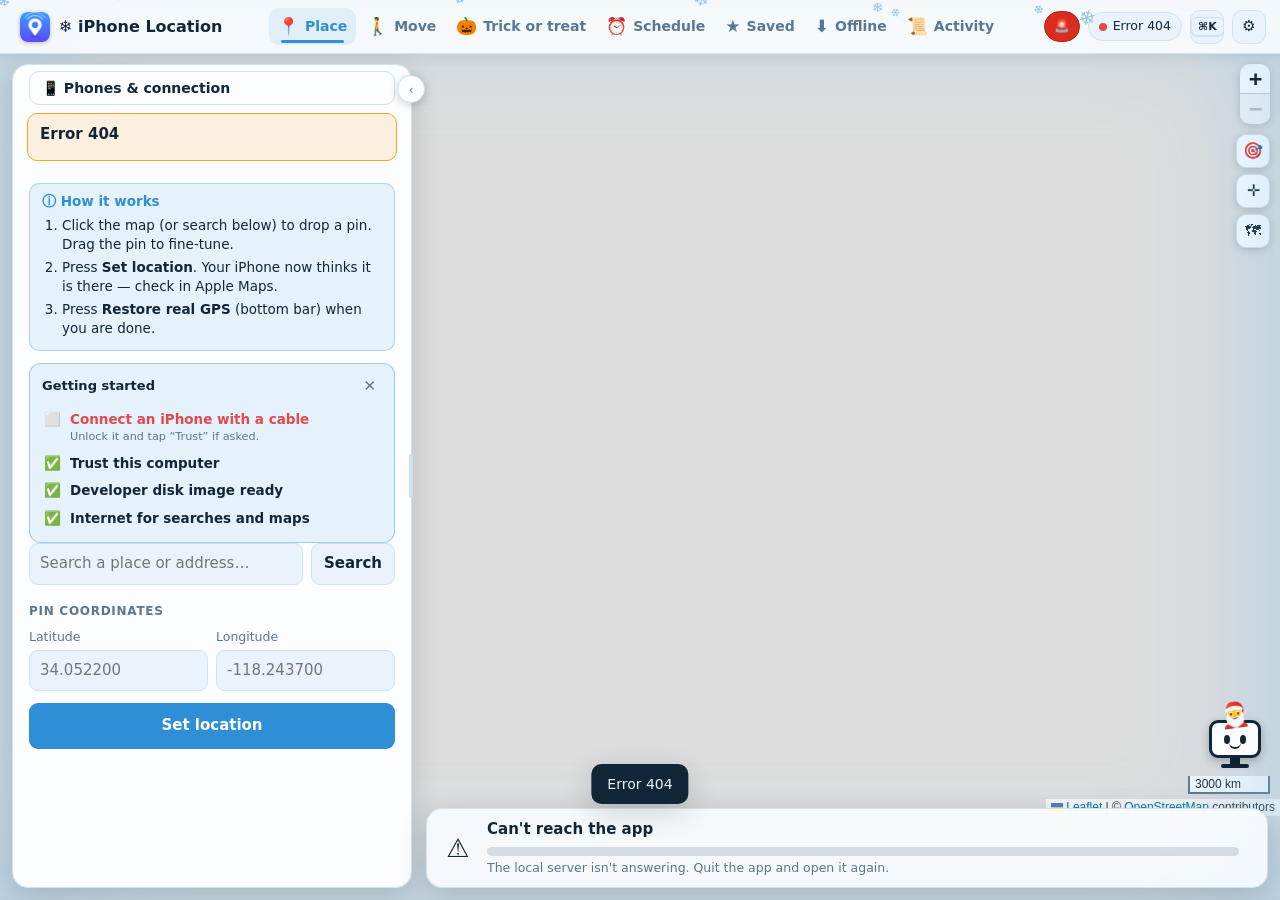
==== commit 560fccdd: "Phone remote: Tailscale support for use away from home - Detects Tailscale on the Mac and lists its " ====
--- a/static/index.html
+++ b/static/index.html
@@ -7,8 +7,8 @@
   <title>iPhone Location Simulator</title>
   <link rel="icon" href="/static/icon.png">
   <link rel="stylesheet" href="/static/vendor/leaflet/leaflet.css">
-  <link rel="stylesheet" href="/static/style.css?v=27">
-  <link rel="stylesheet" href="/static/fun.css?v=27">
+  <link rel="stylesheet" href="/static/style.css?v=28">
+  <link rel="stylesheet" href="/static/fun.css?v=28">
 </head>
 <body>
   <!-- ======================= top bar ======================= -->
@@ -430,8 +430,9 @@
       <span><b>Control this app from my iPhone</b><small>Lets a phone on the same Wi-Fi that you pair with a code open a remote control: map, search, trips, panic. Off = only this Mac can use the app.</small></span></label>
     <div id="remoteBox" hidden>
       <p id="remoteErr" class="muted" hidden></p>
-      <p class="muted">1. On the iPhone, open Safari and type one of these (same Wi-Fi as this Mac):</p>
+      <p class="muted">1. On the iPhone, open Safari and type one of these (🏠 needs the same Wi-Fi as this Mac, 🌍 works anywhere):</p>
       <ul id="remoteUrls" class="list"></ul>
+      <p id="remoteAway" class="infocard" hidden>🌍 <b>Want it to work away from home, or on mobile data?</b> Install the free <b>Tailscale</b> app on this Mac and on the iPhone remote, sign in to the same account on both, then use the <b>🌍 anywhere</b> address that appears here (it works at home too, so use only that one). Steps are in the README (“Phone remote”).</p>
       <p class="muted">2. Press the button, then type the 6 digits on the iPhone:</p>
       <div class="row"><button id="remoteCodeBtn" class="secondary">New pairing code</button><b id="remoteCode" class="bigcode"></b></div>
       <p class="muted">3. In Safari press Share → <b>Add to Home Screen</b> to get an app icon. Paired phones:</p>
@@ -475,7 +476,7 @@
   <div id="toast" role="status" aria-live="polite" hidden></div>
 
   <script src="/static/vendor/leaflet/leaflet.js"></script>
-  <script src="/static/fun.js?v=27"></script>
-  <script src="/static/app.js?v=27"></script>
+  <script src="/static/fun.js?v=28"></script>
+  <script src="/static/app.js?v=28"></script>
 </body>
 </html>
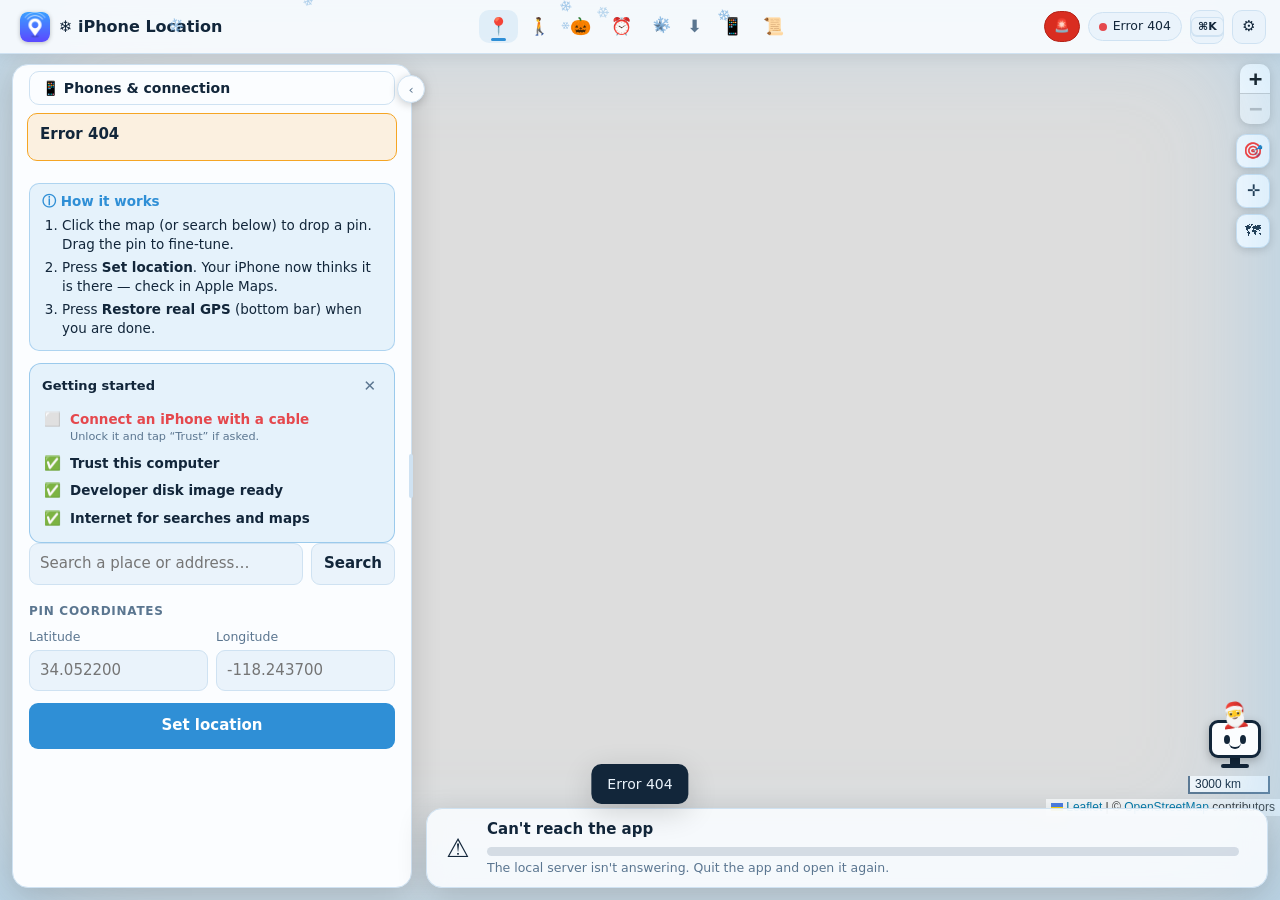
==== commit 397da04f: "Phones tab: tell controlled iPhones and remote phones apart; enable Developer Mode on new phones - N" ====
--- a/static/index.html
+++ b/static/index.html
@@ -7,8 +7,8 @@
   <title>iPhone Location Simulator</title>
   <link rel="icon" href="/static/icon.png">
   <link rel="stylesheet" href="/static/vendor/leaflet/leaflet.css">
-  <link rel="stylesheet" href="/static/style.css?v=28">
-  <link rel="stylesheet" href="/static/fun.css?v=28">
+  <link rel="stylesheet" href="/static/style.css?v=31">
+  <link rel="stylesheet" href="/static/fun.css?v=31">
 </head>
 <body>
   <!-- ======================= top bar ======================= -->
@@ -21,7 +21,8 @@
       <button role="tab" data-tab="schedule" title="Schedule  ·  press 4"><span class="ti">⏰</span><span class="tl">Schedule</span></button>
       <button role="tab" data-tab="saved" title="Saved  ·  press 5"><span class="ti">★</span><span class="tl">Saved</span></button>
       <button role="tab" data-tab="offline" title="Offline  ·  press 6"><span class="ti">⬇️</span><span class="tl">Offline</span></button>
-      <button role="tab" data-tab="activity" title="Activity  ·  press 7"><span class="ti">📜</span><span class="tl">Activity</span></button>
+      <button role="tab" data-tab="phones" title="Phones  ·  press 7"><span class="ti">📱</span><span class="tl">Phones</span></button>
+      <button role="tab" data-tab="activity" title="Activity  ·  press 8"><span class="ti">📜</span><span class="tl">Activity</span></button>
     </nav>
     <div id="topright">
       <span id="candy" class="pill" hidden title="Houses visited while trick-or-treating">🍬 <b id="candyN">0</b></span>
@@ -84,6 +85,7 @@
       <strong id="bannerMsg"></strong>
       <p id="bannerHint"></p>
       <button id="trustBtn" class="secondary" hidden>Trust this computer</button>
+      <button id="devBtn" class="secondary" hidden>🛠 Enable Developer Mode</button>
     </div>
 
     <p id="sleepNote" class="notice" hidden></p>
@@ -358,6 +360,26 @@
         <ul id="offList" class="list"></ul>
       </section>
     
+      <!-- ============ PHONES ============ -->
+      <section id="tab-phones" class="tabpanel" hidden>
+        <details class="howto" id="how-phones" open>
+          <summary>How it works</summary>
+          <ol>
+            <li><b>📱 iPhones on this Mac</b> are the phones whose location this app changes (connected by cable or Wi-Fi). Click one to control it. <b>☆</b> marks a favorite, <b>✎</b> renames it.</li>
+            <li><b>New phone?</b> iOS 16 and later must have <b>Developer Mode</b> on before a location can be set. If a phone shows <b>Developer Mode OFF</b>, press <b>🛠 Enable Developer Mode</b>: the app makes the switch appear on the phone and asks it to turn on. The phone restarts and asks you to confirm (a phone with a passcode needs you to flip the switch yourself: the app tells you where).</li>
+            <li><b>🎮 Remote controls</b> are the other phones that control this app from their own screen (set up in Settings → Phone remote). 🟢 = connected right now. Give each a name you recognise.</li>
+          </ol>
+        </details>
+        <h2>📱 iPhones on this Mac <small class="muted">(location is changed on these)</small></h2>
+        <p id="tpDevHelp" class="infocard" hidden></p>
+        <ul id="tpPhones" class="list"></ul>
+        <h2>🎮 Remote controls <small class="muted">(these control the app)</small></h2>
+        <p id="tpRemoteOff" class="infocard" hidden>The phone remote is switched off. <button id="tpRemoteOn" class="secondary">Turn it on</button></p>
+        <ul id="tpRemotes" class="list"></ul>
+        <div class="row"><button id="tpPair" class="secondary">New pairing code</button><b id="tpCode" class="bigcode"></b></div>
+        <p id="tpUrl" class="muted"></p>
+      </section>
+
       <!-- ============ ACTIVITY ============ -->
       <section id="tab-activity" class="tabpanel" hidden>
         <details class="howto" id="how-activity" open>
@@ -457,7 +479,7 @@
     <h3>Keyboard shortcuts</h3>
     <div class="keys">
       <div><span>Command palette</span><span><kbd>Ctrl/⌘</kbd> <kbd>K</kbd></span></div>
-      <div><span>Go to a tab</span><span><kbd>1</kbd>–<kbd>7</kbd></span></div>
+      <div><span>Go to a tab</span><span><kbd>1</kbd>–<kbd>8</kbd></span></div>
       <div><span>Stop moving</span><span><kbd>Space</kbd></span></div>
       <div><span>Restore real GPS</span><span><kbd>R</kbd></span></div>
       <div><span>Return to start</span><span><kbd>B</kbd></span></div>
@@ -476,7 +498,7 @@
   <div id="toast" role="status" aria-live="polite" hidden></div>
 
   <script src="/static/vendor/leaflet/leaflet.js"></script>
-  <script src="/static/fun.js?v=28"></script>
-  <script src="/static/app.js?v=28"></script>
+  <script src="/static/fun.js?v=31"></script>
+  <script src="/static/app.js?v=31"></script>
 </body>
 </html>
--- a/static/style.css
+++ b/static/style.css
@@ -329,7 +329,7 @@
 #setupCard li.bad b { color: var(--danger); }
 
 /* ---- small screens: tabs become a bottom bar, the progress dock sits under the top bar ---- */
-@media (max-width: 1100px) { #tabs button .tl { display: none; } #tabs button { padding: 8px 10px; } .hide-md { display: none !important; } }
+@media (max-width: 1340px) { #tabs button .tl { display: none; } #tabs button { padding: 8px 10px; } .hide-md { display: none !important; } }
 @media (max-width: 760px) {
   :root { --panel-w: 100vw; --nav-h: 58px; }
   #brand span, .hide-sm { display: none !important; }
@@ -394,3 +394,10 @@
 
 .mono { font-family: ui-monospace, SFMono-Regular, Menlo, monospace; font-size: 12.5px; word-break: break-all; }
 .bigcode { font-size: 22px; letter-spacing: .12em; font-variant-numeric: tabular-nums; }
+
+.list li .sub { font-size: 12px; font-weight: 500; }
+.badge.on { background: var(--accent); color: var(--accent-text, #fff); }
+
+.list li .devbtn { background: #f59e0b; color: #1a1200; border-color: #d97706; white-space: nowrap; }
+#tpPhones li, #tpRemotes li { flex-wrap: wrap; }
+#tpPhones li .name, #tpRemotes li .name { flex: 1 1 100%; white-space: normal; }
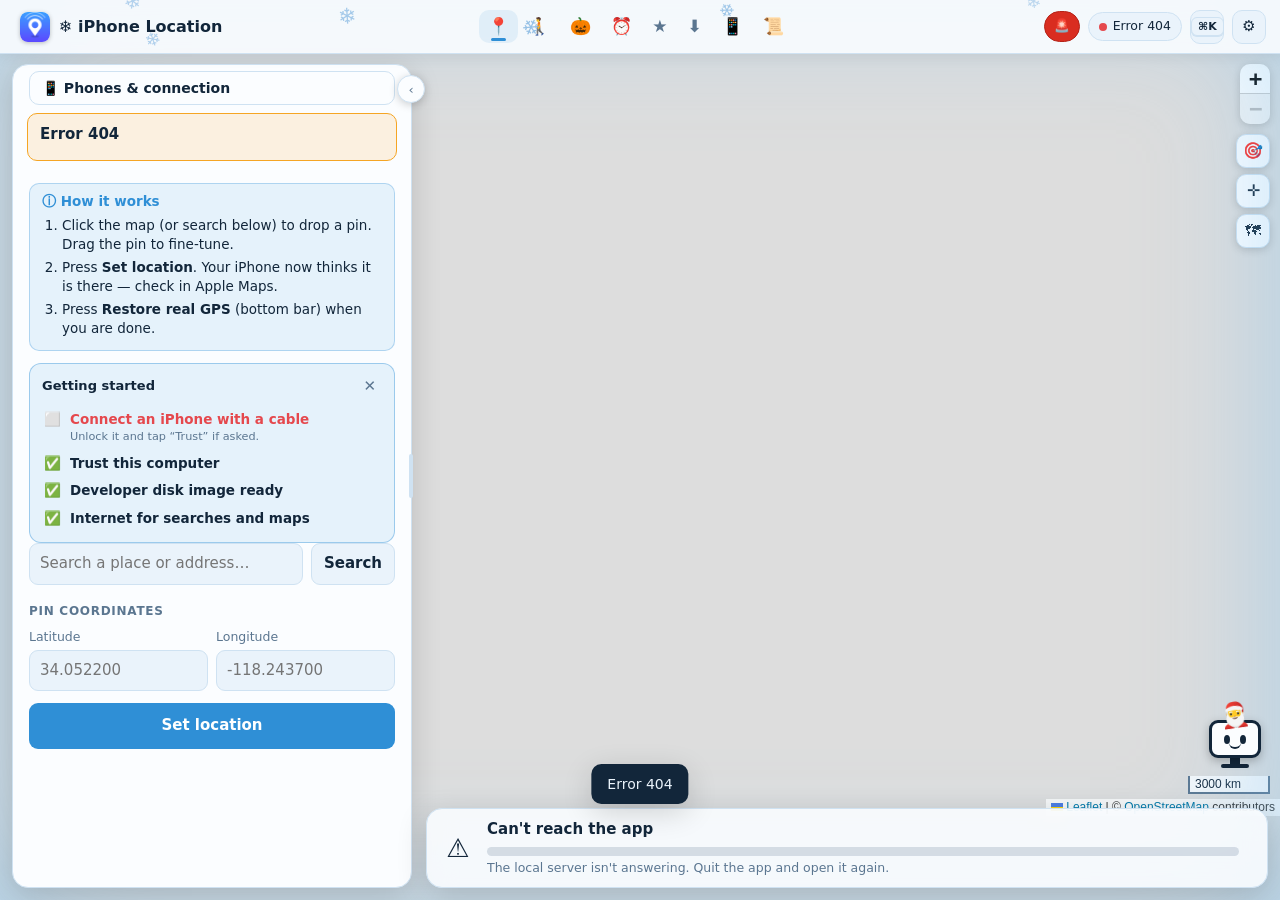
==== commit 4159c7c7: "Stay awake while the app is open (default); connection history in the Phones tab - New setting keep_" ====
--- a/static/index.html
+++ b/static/index.html
@@ -7,8 +7,8 @@
   <title>iPhone Location Simulator</title>
   <link rel="icon" href="/static/icon.png">
   <link rel="stylesheet" href="/static/vendor/leaflet/leaflet.css">
-  <link rel="stylesheet" href="/static/style.css?v=31">
-  <link rel="stylesheet" href="/static/fun.css?v=31">
+  <link rel="stylesheet" href="/static/style.css?v=32">
+  <link rel="stylesheet" href="/static/fun.css?v=32">
 </head>
 <body>
   <!-- ======================= top bar ======================= -->
@@ -59,6 +59,8 @@
         <span><b>Auto-reconnect</b><small>If the cable or Wi-Fi drops, wait for the phone, restore the fake location and carry on with the route.</small></span></label>
       <label class="sw"><input type="checkbox" data-setting="keep_awake"><span class="track"></span>
         <span><b>☕ Keep this Mac awake when needed</b><small>While a trip, a live iOS 17+ fake location or an activated schedule needs it. The screen may still turn off.</small></span></label>
+      <label class="sw"><input type="checkbox" data-setting="keep_awake_open"><span class="track"></span>
+        <span><b>Stay awake the whole time the app is open</b><small>On by default: the Mac will not fall asleep while this app is open, even when nothing is running (so the phone remote always works). Turn off to only hold it awake when a trip or plan needs it.</small></span></label>
       <label class="sw"><input type="checkbox" data-setting="keep_screen_on"><span class="track"></span>
         <span><b>Keep the screen on too</b><small>Off by default, so the display can go dark and save power.</small></span></label>
       <p id="awakeState" class="muted"></p>
@@ -367,6 +369,7 @@
           <ol>
             <li><b>📱 iPhones on this Mac</b> are the phones whose location this app changes (connected by cable or Wi-Fi). Click one to control it. <b>☆</b> marks a favorite, <b>✎</b> renames it.</li>
             <li><b>New phone?</b> iOS 16 and later must have <b>Developer Mode</b> on before a location can be set. If a phone shows <b>Developer Mode OFF</b>, press <b>🛠 Enable Developer Mode</b>: the app makes the switch appear on the phone and asks it to turn on. The phone restarts and asks you to confirm (a phone with a passcode needs you to flip the switch yourself: the app tells you where).</li>
+            <li><b>📶 Connection history</b> at the bottom lists every time a phone connected, dropped or came back, switched between cable and Wi-Fi, a remote connected or left, and when the Mac slept.</li>
             <li><b>🎮 Remote controls</b> are the other phones that control this app from their own screen (set up in Settings → Phone remote). 🟢 = connected right now. Give each a name you recognise.</li>
           </ol>
         </details>
@@ -378,6 +381,9 @@
         <ul id="tpRemotes" class="list"></ul>
         <div class="row"><button id="tpPair" class="secondary">New pairing code</button><b id="tpCode" class="bigcode"></b></div>
         <p id="tpUrl" class="muted"></p>
+        <h2>📶 Connection history <small class="muted">(drops, reconnects, Mac sleep)</small></h2>
+        <p id="tpHistSummary" class="infocard"></p>
+        <ul id="tpHistory" class="hist"></ul>
       </section>
 
       <!-- ============ ACTIVITY ============ -->
@@ -498,7 +504,7 @@
   <div id="toast" role="status" aria-live="polite" hidden></div>
 
   <script src="/static/vendor/leaflet/leaflet.js"></script>
-  <script src="/static/fun.js?v=31"></script>
-  <script src="/static/app.js?v=31"></script>
+  <script src="/static/fun.js?v=32"></script>
+  <script src="/static/app.js?v=32"></script>
 </body>
 </html>
--- a/static/style.css
+++ b/static/style.css
@@ -401,3 +401,9 @@
 .list li .devbtn { background: #f59e0b; color: #1a1200; border-color: #d97706; white-space: nowrap; }
 #tpPhones li, #tpRemotes li { flex-wrap: wrap; }
 #tpPhones li .name, #tpRemotes li .name { flex: 1 1 100%; white-space: normal; }
+
+.hist { list-style: none; margin: 8px 0 0; padding: 0; }
+.hist li { display: grid; grid-template-columns: 26px 1fr auto; gap: 8px; align-items: start; padding: 7px 2px; border-bottom: 1px solid var(--border); font-size: 13.5px; }
+.hist li .ts { color: var(--muted); font-size: 12px; font-variant-numeric: tabular-nums; white-space: nowrap; }
+.hist li[data-level="warn"] .tx { color: var(--warn); } .hist li[data-tag="drop"] .tx, .hist li[data-tag="down"] .tx { color: var(--danger); font-weight: 600; }
+.hist li.daybreak { grid-template-columns: 1fr; text-align: center; color: var(--muted); font-size: 12px; text-transform: uppercase; letter-spacing: .06em; border: none; }
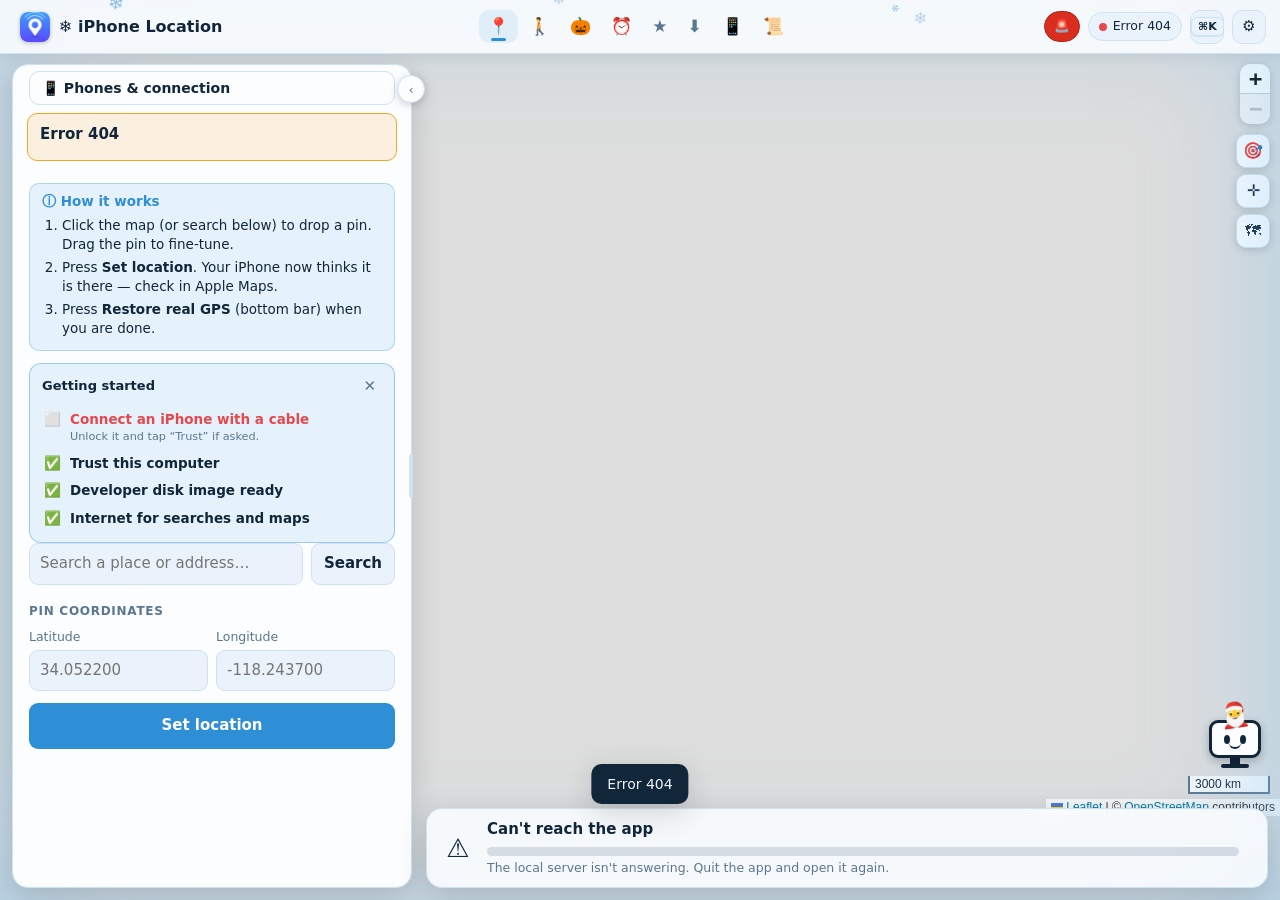
==== commit b03594a8: "Trick or treat: up to 70 houses, lights-off houses (adjustable), start and finish at the pin Co-Auth" ====
--- a/static/index.html
+++ b/static/index.html
@@ -7,8 +7,8 @@
   <title>iPhone Location Simulator</title>
   <link rel="icon" href="/static/icon.png">
   <link rel="stylesheet" href="/static/vendor/leaflet/leaflet.css">
-  <link rel="stylesheet" href="/static/style.css?v=32">
-  <link rel="stylesheet" href="/static/fun.css?v=32">
+  <link rel="stylesheet" href="/static/style.css?v=33">
+  <link rel="stylesheet" href="/static/fun.css?v=33">
 </head>
 <body>
   <!-- ======================= top bar ======================= -->
@@ -225,7 +225,7 @@
           <ol>
             <li><b>Draw your area:</b> press <b>Draw area</b>, then click points on the map around the neighborhood you want. Click the <b>first point</b> again (or press <b>Finish</b>) to close the shape. Skip this to use 350 m around the pin instead.</li>
             <li>Press <b>Find houses</b>. Numbered 🎃 pumpkins appear — real houses from OpenStreetMap — and <b>arrows show the path</b> the tour will take. <b>Click a pumpkin → “Start here”</b> to begin the tour at a different house.</li>
-            <li>Press <b>Start</b>. The phone jumps to the first house, then walks street to street at a natural pace and <b>pauses at every door</b> for a random time you choose (below), like a real trick-or-treater.</li>
+            <li>Press <b>Start</b>. With <b>Start and finish at the pin</b> on (the default) the phone begins at your pin, walks the whole tour and returns to the pin; otherwise it jumps to the first house. It walks street to street at a natural pace and <b>pauses at every door</b> for a random time you choose (below), like a real trick-or-treater.</li>
             <li>Watch progress in the bottom bar. <b>Stop moving</b> ends it early — the phone stays where it is.</li>
           </ol>
           <p class="muted">While this tab is open the app turns orange so you know trick-or-treat mode is active.</p>
@@ -244,12 +244,19 @@
         </div>
 
         <h2>Options</h2>
+        <label class="sw"><input type="checkbox" data-setting="tot_start_at_pin"><span class="track"></span>
+          <span><b>📍 Start and finish at the pin</b><small>The phone starts at your pin, walks the tour, then walks back and ends at the pin. Off = it jumps to the first house and stays at the last one.</small></span></label>
+        <label class="sw"><input type="checkbox" data-setting="tot_lights_off"><span class="track"></span>
+          <span><b>🌑 Some houses have their lights off</b><small>Those houses are skipped, like real life.</small></span></label>
+        <div class="numrow">
+          <label>Houses with lights off <span class="num"><input type="number" data-num="tot_lights_off_pct" min="0" max="60" step="5" aria-label="Percent of houses with the lights off"> %</span></label>
+        </div>
         <label class="sw"><input type="checkbox" data-setting="tot_kids"><span class="track"></span>
           <span><b>👨‍👩‍👧 Group of kids</b><small>Slower walking pace and longer pauses at every door.</small></span></label>
         <label class="sw"><input type="checkbox" data-setting="tot_avoid_busy"><span class="track"></span>
           <span><b>🛣️ Avoid busy roads</b><small>Skips houses on big roads and never crosses one (the tour stays on one side).</small></span></label>
         <label class="sw"><input type="checkbox" data-setting="tot_realistic"><span class="track"></span>
-          <span><b>🌙 Realistic houses</b><small>Some houses have their lights off (skipped); some turn into a long chat.</small></span></label>
+          <span><b>🌙 Realistic houses</b><small>Some houses turn into a long chat at the door.</small></span></label>
 
         <h2>Time at each house</h2>
         <div class="numrow">
@@ -259,7 +266,7 @@
 
         <h2>Houses</h2>
         <label class="slider">Number of houses: <b><output id="housesOut">20</output></b>
-          <input id="houses" type="range" min="5" max="40" step="1" value="20">
+          <input id="houses" type="range" min="5" max="70" step="1" value="20">
         </label>
         <button id="findBtn" class="secondary full"><span class="step">2</span> Find houses</button>
         <p id="totInfo" class="infocard" hidden></p>
@@ -504,7 +511,7 @@
   <div id="toast" role="status" aria-live="polite" hidden></div>
 
   <script src="/static/vendor/leaflet/leaflet.js"></script>
-  <script src="/static/fun.js?v=32"></script>
-  <script src="/static/app.js?v=32"></script>
+  <script src="/static/fun.js?v=33"></script>
+  <script src="/static/app.js?v=33"></script>
 </body>
 </html>
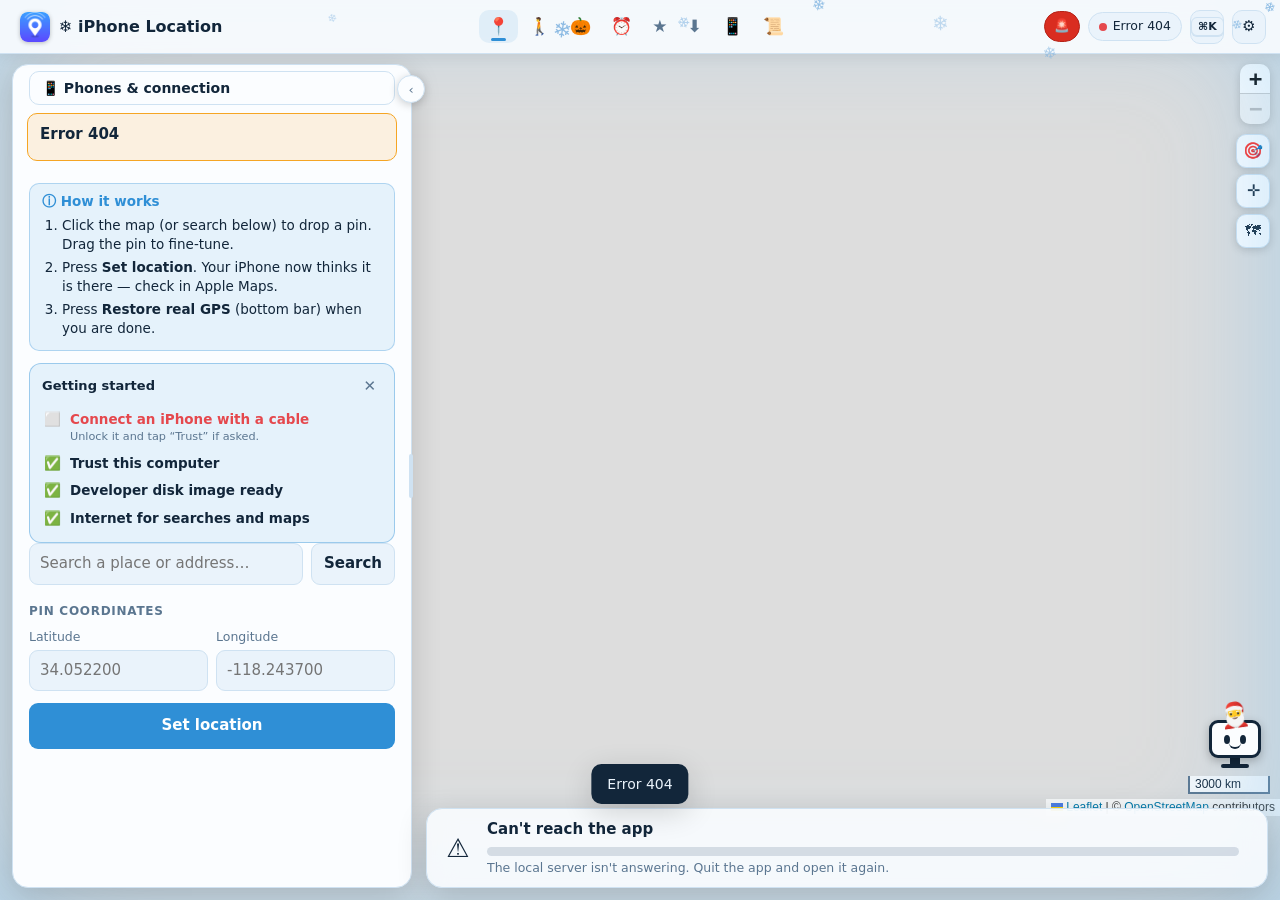
==== commit 2d0c56c7: "Schedule editor: roomier step cards; every step shows how long it takes and when it will be done - E" ====
--- a/static/index.html
+++ b/static/index.html
@@ -7,8 +7,8 @@
   <title>iPhone Location Simulator</title>
   <link rel="icon" href="/static/icon.png">
   <link rel="stylesheet" href="/static/vendor/leaflet/leaflet.css">
-  <link rel="stylesheet" href="/static/style.css?v=33">
-  <link rel="stylesheet" href="/static/fun.css?v=33">
+  <link rel="stylesheet" href="/static/style.css?v=34">
+  <link rel="stylesheet" href="/static/fun.css?v=34">
 </head>
 <body>
   <!-- ======================= top bar ======================= -->
@@ -300,6 +300,7 @@
           <label>Run late steps up to (minutes) <input id="planGrace" type="number" min="0" max="720" value="10"></label>
           <h2>Steps</h2>
           <div id="planSteps"></div>
+          <p id="planSummary" class="infocard"></p>
           <div class="row opts">
             <button id="addPlanStepBtn" class="secondary">＋ Add step</button>
           </div>
@@ -511,7 +512,7 @@
   <div id="toast" role="status" aria-live="polite" hidden></div>
 
   <script src="/static/vendor/leaflet/leaflet.js"></script>
-  <script src="/static/fun.js?v=33"></script>
-  <script src="/static/app.js?v=33"></script>
+  <script src="/static/fun.js?v=34"></script>
+  <script src="/static/app.js?v=34"></script>
 </body>
 </html>
--- a/static/style.css
+++ b/static/style.css
@@ -407,3 +407,41 @@
 .hist li .ts { color: var(--muted); font-size: 12px; font-variant-numeric: tabular-nums; white-space: nowrap; }
 .hist li[data-level="warn"] .tx { color: var(--warn); } .hist li[data-tag="drop"] .tx, .hist li[data-tag="down"] .tx { color: var(--danger); font-weight: 600; }
 .hist li.daybreak { grid-template-columns: 1fr; text-align: center; color: var(--muted); font-size: 12px; text-transform: uppercase; letter-spacing: .06em; border: none; }
+
+/* ---- schedule editor: roomier step cards, with a "how long / done by" line ---- */
+.editor { padding: 14px; display: grid; gap: 10px; }
+.editor > * { margin-top: 0; margin-bottom: 0; }
+.editor h2 { margin: 6px 0 0; }
+.editor .row.opts { display: flex; gap: 10px; flex-wrap: wrap; }
+.editor .row.opts > label { flex: 1 1 150px; min-width: 0; }
+#planSteps { display: grid; gap: 12px; }
+.steprow { display: grid; gap: 10px; padding: 12px; margin: 0; border-radius: 14px; box-shadow: 0 1px 4px rgba(0,0,0,.06); }
+.stephdr { display: flex; align-items: center; gap: 8px; }
+.stepno { flex: none; width: 24px; height: 24px; border-radius: 50%; background: var(--accent); color: var(--accent-text, #fff); font-size: 12.5px; font-weight: 800; display: grid; place-items: center; }
+.steptools { margin-left: auto; display: flex; gap: 4px; }
+.steptools .miniBtn:disabled { opacity: .3; }
+.steprow .field { display: grid; grid-template-columns: 38px 1fr; gap: 8px; align-items: center; }
+.steprow .flabel { font-size: 11.5px; font-weight: 700; text-transform: uppercase; letter-spacing: .05em; color: var(--muted); }
+.steprow .whenbox { display: flex; gap: 6px; flex-wrap: wrap; align-items: center; min-width: 0; }
+.steprow .whenbox select, .steprow .field > select { flex: 1 1 140px; min-width: 0; width: 100%; margin: 0; }
+.steprow .whenbox input[type="time"] { flex: 0 0 118px; width: 118px; margin: 0; }
+.steprow .whenbox .num { display: inline-flex; gap: 6px; align-items: center; flex: 1 1 130px; }
+.steprow .whenbox .num input { width: 72px; flex: none; margin: 0; text-align: center; }
+.steprow .whenbox .num select { flex: 1; min-width: 70px; }
+.steprow .params { margin-top: 0; padding-top: 10px; border-top: 1px dashed var(--border); gap: 10px; }
+.steprow .params .row { display: flex; flex-wrap: wrap; gap: 8px; align-items: center; }
+.steprow .params .row > input { flex: 1 1 150px; min-width: 0; }
+.steprow .params .row > select { flex: 1 1 150px; min-width: 0; }
+.steprow .params .row > label { flex: 1 1 130px; display: grid; gap: 4px; font-size: 12.5px; color: var(--muted); }
+.steprow .params .row > label input { width: 100%; }
+.steprow .params label.check { display: flex; align-items: center; gap: 8px; font-size: 14px; color: var(--text); }
+.steprow .params .muted { margin: 0; font-size: 12.5px; }
+.estimate { padding: 9px 11px; border-radius: 10px; background: var(--tint); border: 1px solid color-mix(in srgb, var(--accent) 30%, transparent); font-size: 13px; line-height: 1.35; }
+.estimate.unknown { background: none; border-style: dashed; border-color: var(--border); color: var(--muted); }
+.estimate .overlap { margin-top: 6px; color: var(--warn); font-weight: 600; }
+#planSummary { margin: 0; font-size: 13px; }
+#planSummary:empty { display: none; }
+.stepline .note.unknown { color: var(--muted); font-style: italic; }
+#plans .stepline { grid-template-columns: 72px 1fr auto; }
+.steprow .params .row > select { flex: 1 1 100%; }
+.steprow .params .row { align-items: end; }
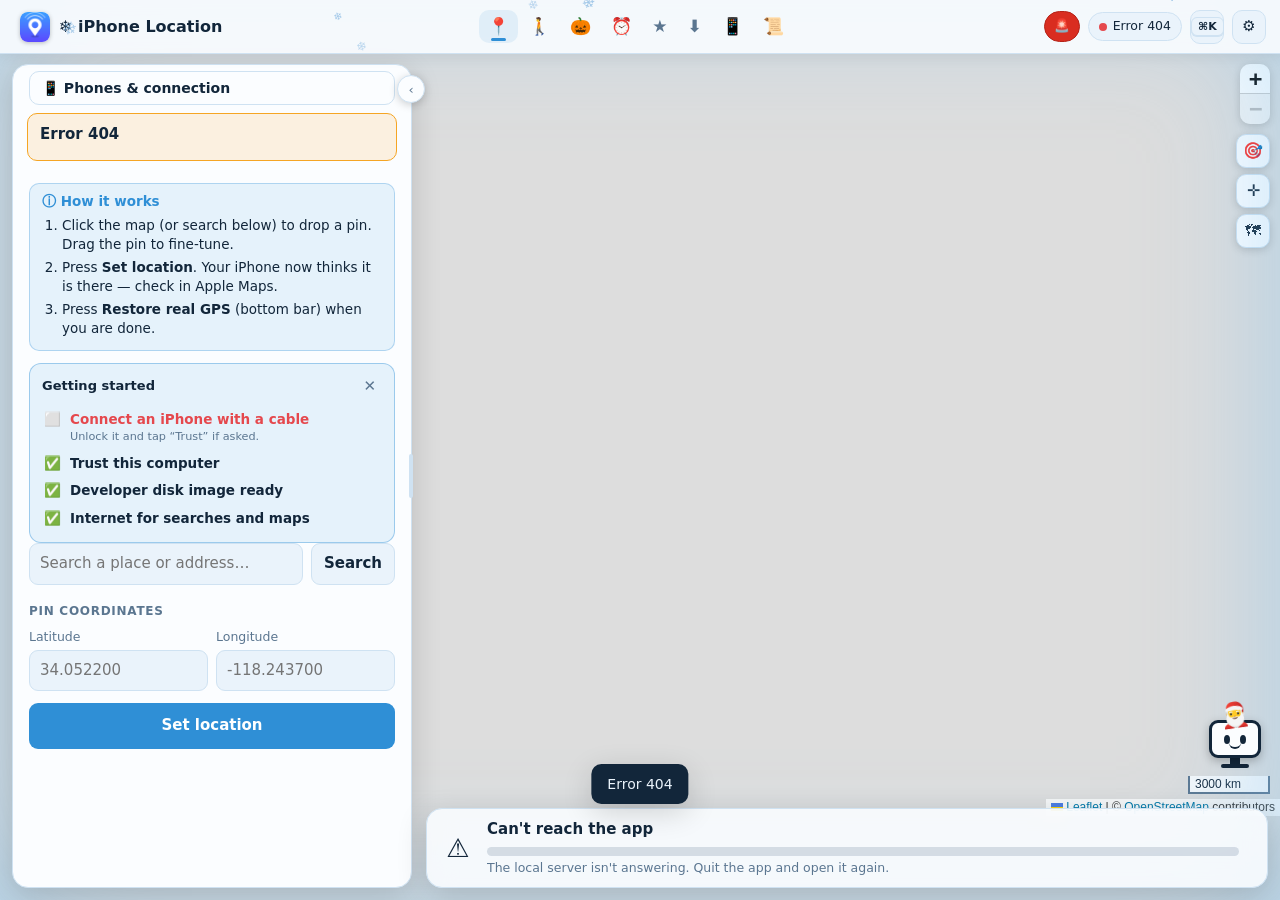
==== commit bc6d9395: "Show the real location (the Mac's) when not spoofing: blue dot, status text, remote status Co-Author" ====
--- a/static/index.html
+++ b/static/index.html
@@ -7,8 +7,8 @@
   <title>iPhone Location Simulator</title>
   <link rel="icon" href="/static/icon.png">
   <link rel="stylesheet" href="/static/vendor/leaflet/leaflet.css">
-  <link rel="stylesheet" href="/static/style.css?v=34">
-  <link rel="stylesheet" href="/static/fun.css?v=34">
+  <link rel="stylesheet" href="/static/style.css?v=35">
+  <link rel="stylesheet" href="/static/fun.css?v=35">
 </head>
 <body>
   <!-- ======================= top bar ======================= -->
@@ -454,6 +454,8 @@
       <button class="segbtn" data-layer="street">🗺 Street</button><button class="segbtn" data-layer="satellite">🛰 Satellite</button><button class="segbtn" data-layer="topo">⛰ Topo</button>
     </div>
     <p class="muted">Street maps can be saved for offline use; satellite and topo need the internet.</p>
+    <label class="sw"><input type="checkbox" data-setting="show_real_location"><span class="track"></span>
+      <span><b>📍 Show my real location when not spoofing</b><small>A blue dot shows where this Mac is, which is roughly where the iPhone really is. It uses the Mac's location service if allowed, otherwise an approximate city-level spot from your internet address (that lookup contacts ipwho.is). iOS gives a computer no way to read the phone's own GPS.</small></span></label>
     <label class="sw"><input type="checkbox" data-setting="snap_pin"><span class="track"></span>
       <span><b>🧲 Snap pins to roads</b><small>A pin you drop or drag moves to the nearest road or path that makes sense (within 150 m).</small></span></label>
     <label class="sw"><input type="checkbox" data-setting="california_only"><span class="track"></span>
@@ -512,7 +514,7 @@
   <div id="toast" role="status" aria-live="polite" hidden></div>
 
   <script src="/static/vendor/leaflet/leaflet.js"></script>
-  <script src="/static/fun.js?v=34"></script>
-  <script src="/static/app.js?v=34"></script>
+  <script src="/static/fun.js?v=35"></script>
+  <script src="/static/app.js?v=35"></script>
 </body>
 </html>
--- a/static/style.css
+++ b/static/style.css
@@ -445,3 +445,6 @@
 #plans .stepline { grid-template-columns: 72px 1fr auto; }
 .steprow .params .row > select { flex: 1 1 100%; }
 .steprow .params .row { align-items: end; }
+
+.real-dot { position: relative; width: 16px; height: 16px; margin: 2px; border-radius: 50%; background: #2f80ed; border: 3px solid #fff; box-shadow: 0 0 0 3px rgba(47,128,237,.35), 0 2px 6px rgba(0,0,0,.4); }
+.real-dot::after { content: ""; position: absolute; inset: -10px; border-radius: 50%; border: 2px solid #2f80ed; animation: simping 2.4s ease-out infinite; }
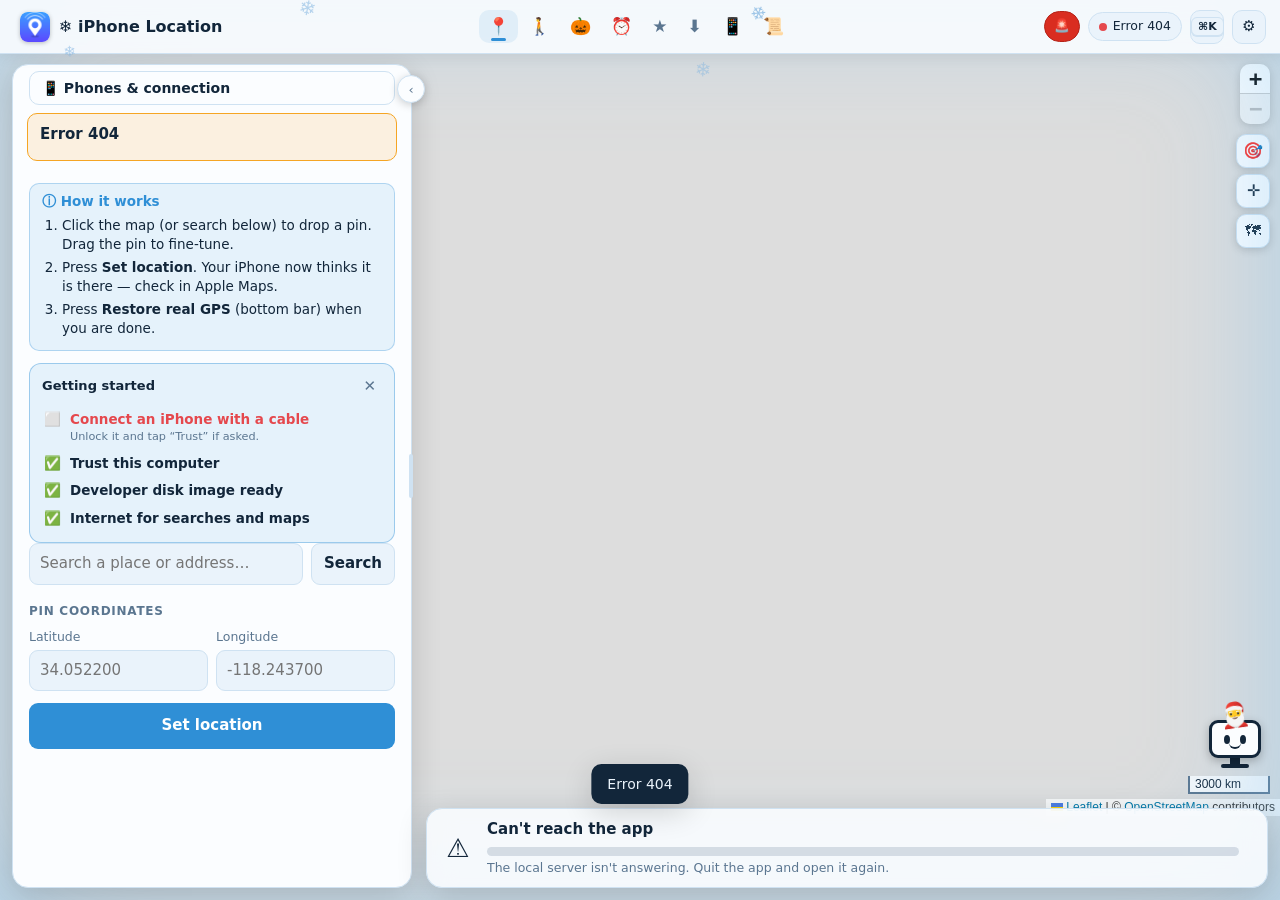
==== commit 205c1d05: "Offline download button: never silently disabled; 'zoom in' mode when the area is too big Co-Authore" ====
--- a/static/index.html
+++ b/static/index.html
@@ -7,8 +7,8 @@
   <title>iPhone Location Simulator</title>
   <link rel="icon" href="/static/icon.png">
   <link rel="stylesheet" href="/static/vendor/leaflet/leaflet.css">
-  <link rel="stylesheet" href="/static/style.css?v=35">
-  <link rel="stylesheet" href="/static/fun.css?v=35">
+  <link rel="stylesheet" href="/static/style.css?v=36">
+  <link rel="stylesheet" href="/static/fun.css?v=36">
 </head>
 <body>
   <!-- ======================= top bar ======================= -->
@@ -514,7 +514,7 @@
   <div id="toast" role="status" aria-live="polite" hidden></div>
 
   <script src="/static/vendor/leaflet/leaflet.js"></script>
-  <script src="/static/fun.js?v=35"></script>
-  <script src="/static/app.js?v=35"></script>
+  <script src="/static/fun.js?v=36"></script>
+  <script src="/static/app.js?v=36"></script>
 </body>
 </html>
